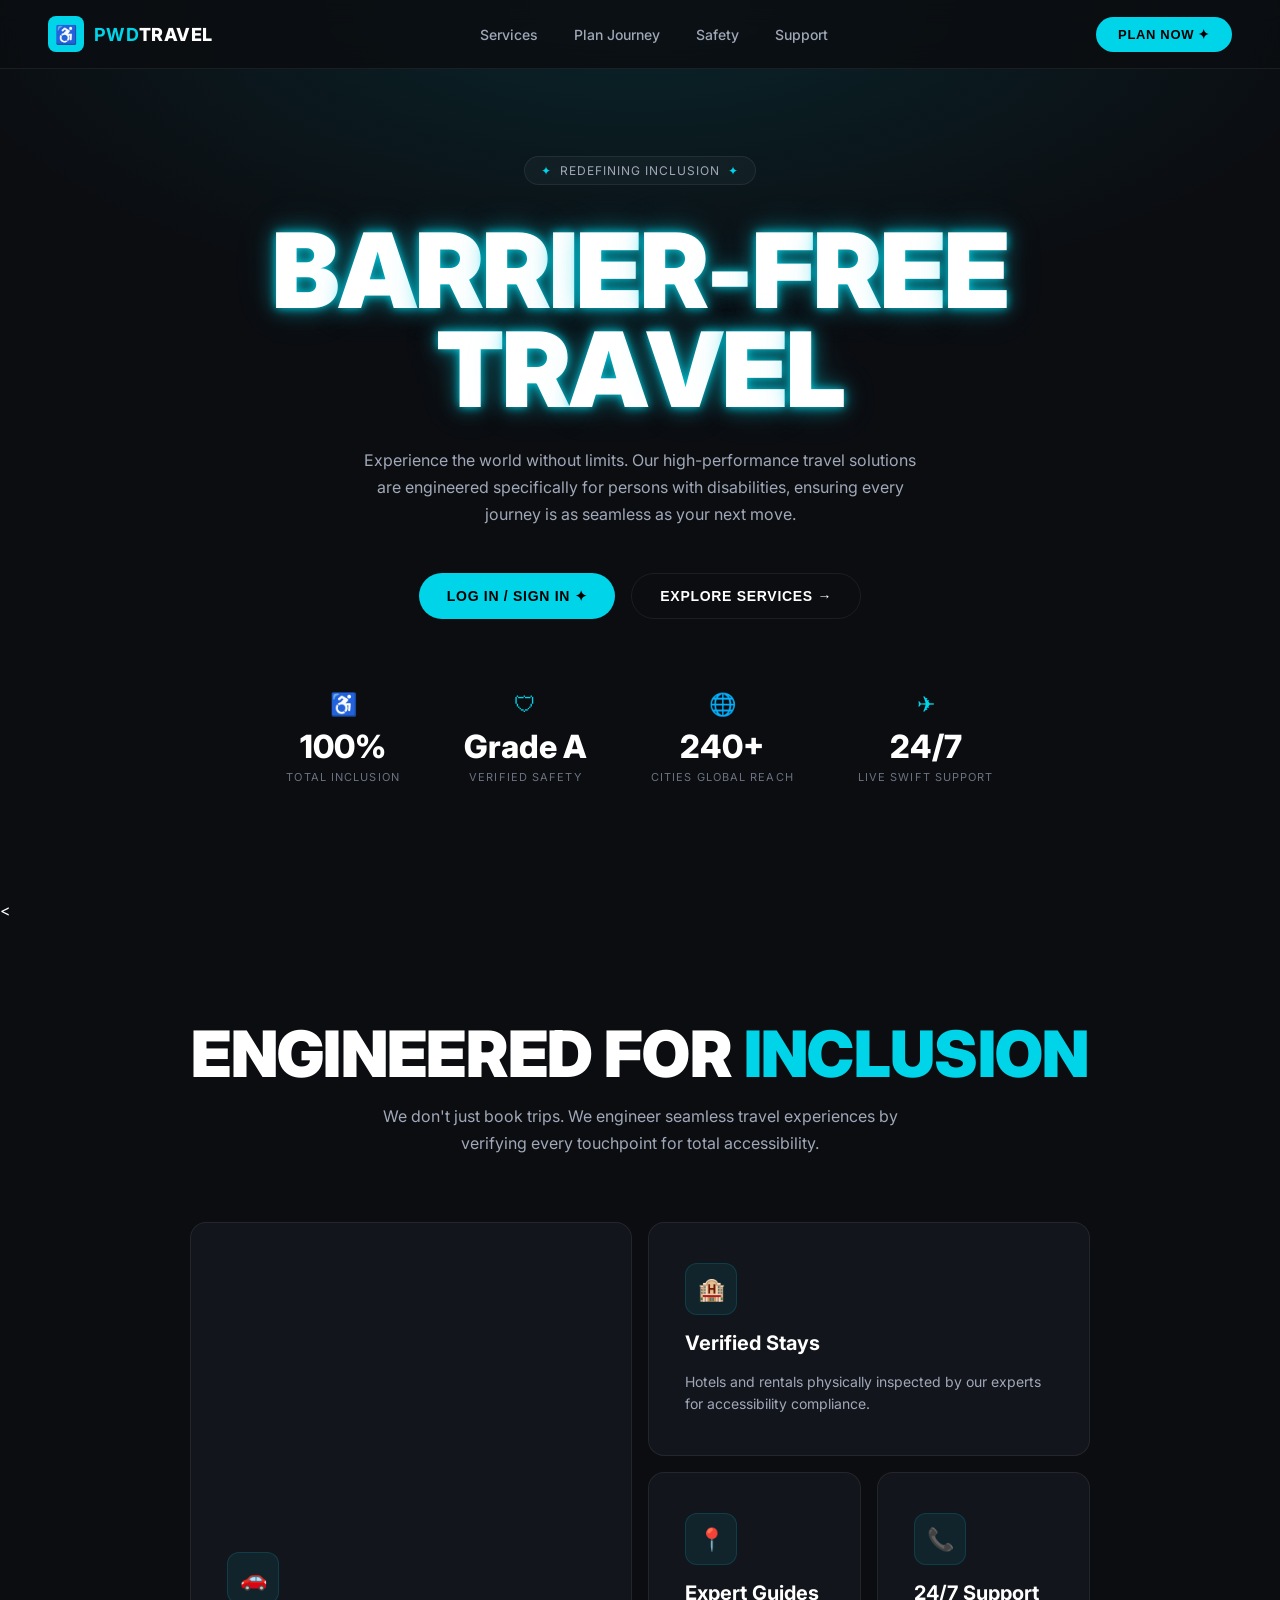
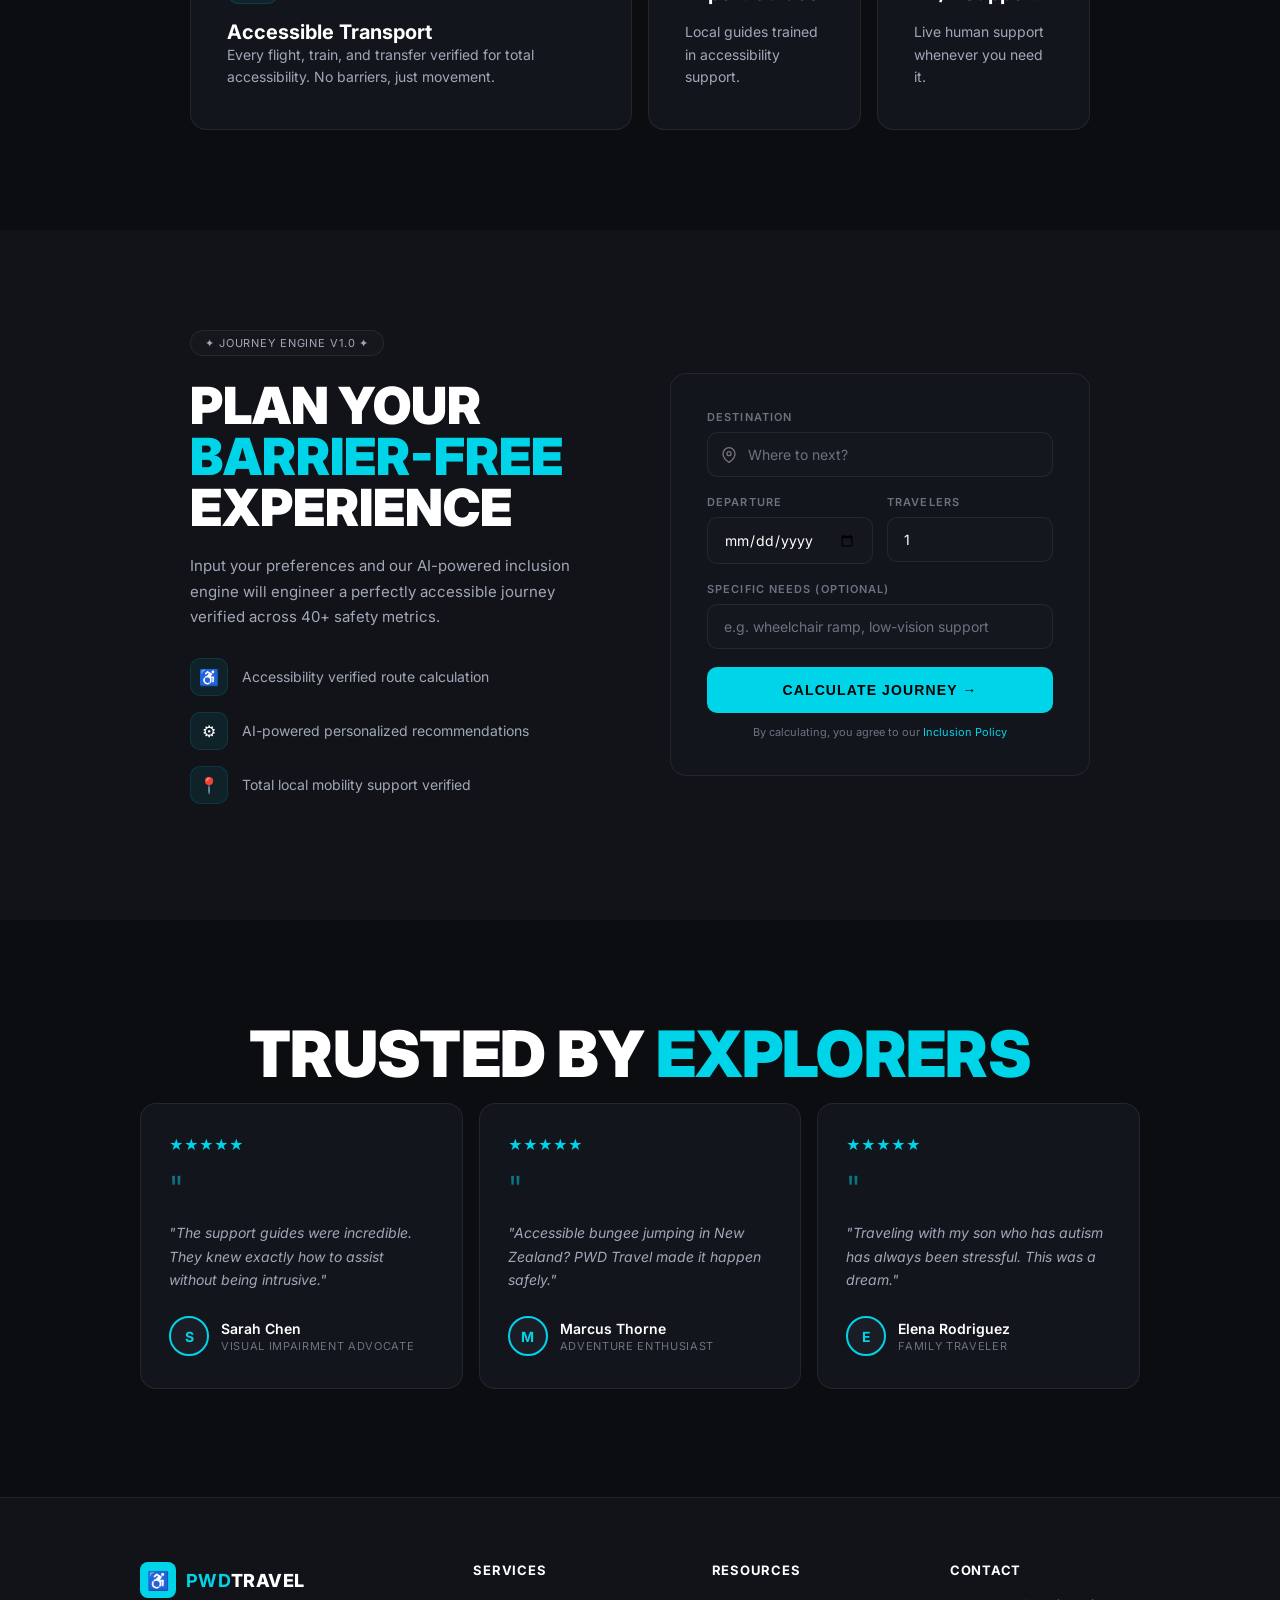
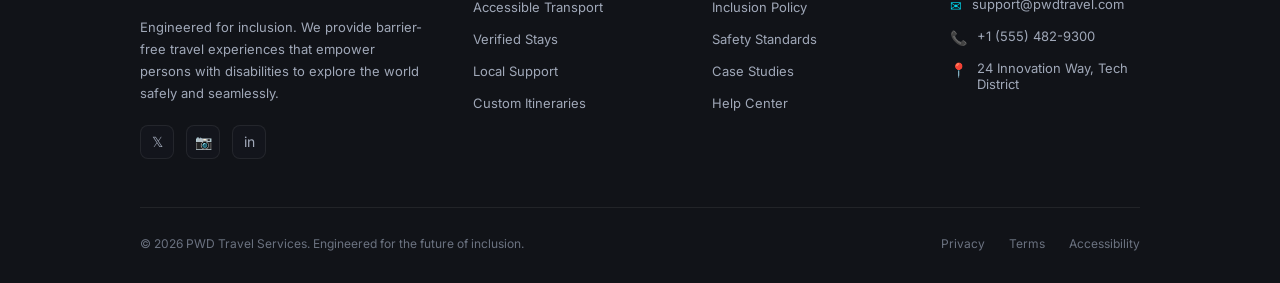
==== index.html @ 2f0f26e2 "Add files via upload" ====
<!DOCTYPE html>
<html lang="en">
<head>
  <link rel="stylesheet" href="https://cdnjs.cloudflare.com/ajax/libs/font-awesome/6.4.2/css/all.min.css"/>
  <meta charset="UTF-8" />
  <meta name="viewport" content="width=device-width, initial-scale=1.0"/>
  <title>PWD Travel</title>
  <link href="https://fonts.googleapis.com/css2?family=Inter:wght@300;400;500;600;700;900&display=swap" rel="stylesheet"/>
  <link rel="stylesheet" href="style.css" />
</head>
<body>

<!-- NAV -->
<nav>
  <div class="nav-logo">
    <div class="icon">&#9855;</div>
    <span><b>PWD</b>TRAVEL</span>
  </div>
  <ul class="nav-links">
    <li><a href="#services">Services</a></li>
    <li><a href="#plan">Plan Journey</a></li>
    <li><a href="#safety">Safety</a></li>
    <li><a href="#support">Support</a></li>
  </ul>
  <button class="btn-nav" data-scroll="#plan">PLAN NOW ✦</button>
  <button class="hamburger" id="hamburger" aria-label="Menu">
    <span></span><span></span><span></span>
  </button>
</nav>

<!-- MOBILE MENU -->
<div class="mobile-menu" id="mobileMenu">
  <a href="#services">Services</a>
  <a href="#plan">Plan Journey</a>
  <a href="#safety">Safety</a>
  <a href="#support">Support</a>
</div>

<!-- HERO -->
<section class="hero" id="home">
  <div>
    <div class="hero-badge"><span>✦</span> REDEFINING INCLUSION <span>✦</span></div>
    <h1>
      <span>BARRIER-FREE</span>
      <span>TRAVEL</span>
    </h1>
    <p>Experience the world without limits. Our high-performance travel solutions are engineered specifically for persons with disabilities, ensuring every journey is as seamless as your next move.</p>
    <div class="hero-btns">
      <button class="btn-primary" data-action="openAuth">LOG IN / SIGN IN ✦</button>
      <button class="btn-secondary" onclick="window.location.href='home.html?guest=true'">EXPLORE SERVICES →</button>
    </div>
    <div class="hero-stats">
      <div class="stat">
        <div class="icon">&#9855;</div>
        <div class="num">100%</div>
        <div class="label">Total Inclusion</div>
      </div>
      <div class="stat">
        <div class="icon">🛡</div>
        <div class="num">Grade A</div>
        <div class="label">Verified Safety</div>
      </div>
      <div class="stat">
        <div class="icon">🌐</div>
        <div class="num">240+</div>
        <div class="label">Cities Global Reach</div>
      </div>
      <div class="stat">
        <div class="icon">✈</div>
        <div class="num">24/7</div>
        <div class="label">Live Swift Support</div>
      </div>
    </div>
  </div>
</section>

<<!-- SERVICES -->
<section id="services">
  <h2 class="section-title">ENGINEERED FOR <span class="accent">INCLUSION</span></h2>
  <p class="section-sub">We don't just book trips. We engineer seamless travel experiences by verifying every touchpoint for total accessibility.</p>
  <div class="services-grid">
    <div class="service-card large">
      <div class="card-icon">🚗</div>
      <div>
        <h3>Accessible Transport</h3>
        <p>Every flight, train, and transfer verified for total accessibility. No barriers, just movement.</p>
      </div>
    </div>
    <div class="services-right">
      <div class="service-card wide">
        <div class="card-icon">🏨</div>
        <h3>Verified Stays</h3>
        <p>Hotels and rentals physically inspected by our experts for accessibility compliance.</p>
      </div>
      <div class="services-bottom-row">
        <div class="service-card">
          <div class="card-icon">📍</div>
          <h3>Expert Guides</h3>
          <p>Local guides trained in accessibility support.</p>
        </div>
        <div class="service-card">
          <div class="card-icon">📞</div>
          <h3>24/7 Support</h3>
          <p>Live human support whenever you need it.</p>
        </div>
      </div>
    </div>
  </div>
</section>


<!-- PLAN JOURNEY -->
<section class="plan-section" id="plan">
  <div class="plan-inner">
    <div class="plan-left">
      <div class="plan-badge">✦ JOURNEY ENGINE V1.0 ✦</div>
      <h2>PLAN YOUR<br><span>BARRIER-FREE</span>EXPERIENCE</h2>
      <p>Input your preferences and our AI-powered inclusion engine will engineer a perfectly accessible journey verified across 40+ safety metrics.</p>
      <div class="plan-feature">
        <div class="fi">&#9855;</div>
        <span>Accessibility verified route calculation</span>
      </div>
      <div class="plan-feature">
        <div class="fi">⚙</div>
        <span>AI-powered personalized recommendations</span>
      </div>
      <div class="plan-feature">
        <div class="fi">📍</div>
        <span>Total local mobility support verified</span>
      </div>
    </div>
    <div class="plan-form">
      <form id="journeyForm">
        <div class="form-group">
          <label for="destination">Destination</label>
          <div class="input-icon">
            <svg width="16" height="16" viewBox="0 0 24 24" fill="none" stroke="currentColor" stroke-width="2">
              <path d="M21 10c0 7-9 13-9 13s-9-6-9-13a9 9 0 0 1 18 0z"/>
              <circle cx="12" cy="10" r="3"/>
            </svg>
            <input type="text" id="destination" placeholder="Where to next?" />
          </div>
        </div>
        <div class="form-row">
          <div class="form-group">
            <label for="departure">Departure</label>
            <input type="date" id="departure" />
          </div>
          <div class="form-group">
            <label for="travelers">Travelers</label>
            <input type="number" id="travelers" placeholder="1" min="1" value="1" />
          </div>
        </div>
        <div class="form-group">
          <label for="needs">Specific Needs (Optional)</label>
          <input type="text" id="needs" placeholder="e.g. wheelchair ramp, low-vision support" />
        </div>
        <button type="submit" class="btn-full">CALCULATE JOURNEY →</button>
        <p class="form-note">By calculating, you agree to our <a href="#">Inclusion Policy</a></p>
      </form>
    </div>
  </div>
</section>

<!-- TESTIMONIALS -->
<section class="testimonials-section" id="safety">
  <h2 class="section-title">TRUSTED BY <span class="accent">EXPLORERS</span></h2>
  <div class="testimonials-grid">
    <div class="testi-card">
      <div class="stars">★★★★★</div>
      <div class="quote-icon">"</div>
      <p class="testi-text">"The support guides were incredible. They knew exactly how to assist without being intrusive."</p>
      <div class="testi-author">
        <div class="testi-avatar">S</div>
        <div>
          <div class="testi-name">Sarah Chen</div>
          <div class="testi-role">Visual Impairment Advocate</div>
        </div>
      </div>
    </div>
    <div class="testi-card">
      <div class="stars">★★★★★</div>
      <div class="quote-icon">"</div>
      <p class="testi-text">"Accessible bungee jumping in New Zealand? PWD Travel made it happen safely."</p>
      <div class="testi-author">
        <div class="testi-avatar">M</div>
        <div>
          <div class="testi-name">Marcus Thorne</div>
          <div class="testi-role">Adventure Enthusiast</div>
        </div>
      </div>
    </div>
    <div class="testi-card">
      <div class="stars">★★★★★</div>
      <div class="quote-icon">"</div>
      <p class="testi-text">"Traveling with my son who has autism has always been stressful. This was a dream."</p>
      <div class="testi-author">
        <div class="testi-avatar">E</div>
        <div>
          <div class="testi-name">Elena Rodriguez</div>
          <div class="testi-role">Family Traveler</div>
        </div>
      </div>
    </div>
  </div>
</section>

<!-- FOOTER -->
<footer id="support">
  <div class="footer-grid">
    <div class="footer-brand">
      <div class="nav-logo">
        <div class="icon">&#9855;</div>
        <span><b>PWD</b>TRAVEL</span>
      </div>
      <p>Engineered for inclusion. We provide barrier-free travel experiences that empower persons with disabilities to explore the world safely and seamlessly.</p>
      <div class="social-links">
        <a class="social-link" href="#">𝕏</a>
        <a class="social-link" href="#">📷</a>
        <a class="social-link" href="#">in</a>
      </div>
    </div>
    <div class="footer-col">
      <h4>Services</h4>
      <ul>
        <li><a href="#">Accessible Transport</a></li>
        <li><a href="#">Verified Stays</a></li>
        <li><a href="#">Local Support</a></li>
        <li><a href="#">Custom Itineraries</a></li>
      </ul>
    </div>
    <div class="footer-col">
      <h4>Resources</h4>
      <ul>
        <li><a href="#">Inclusion Policy</a></li>
        <li><a href="#">Safety Standards</a></li>
        <li><a href="#">Case Studies</a></li>
        <li><a href="#">Help Center</a></li>
      </ul>
    </div>
    <div class="footer-col">
      <h4>Contact</h4>
      <div class="footer-contact">
        <div class="contact-row"><span class="ci">✉</span> support@pwdtravel.com</div>
        <div class="contact-row"><span class="ci">📞</span> +1 (555) 482-9300</div>
        <div class="contact-row"><span class="ci">📍</span> 24 Innovation Way, Tech District</div>
      </div>
    </div>
  </div>
  <div class="footer-bottom">
    <p>© 2026 PWD Travel Services. Engineered for the future of inclusion.</p>
    <div class="footer-links">
      <a href="#">Privacy</a>
      <a href="#">Terms</a>
      <a href="#">Accessibility</a>
    </div>
  </div>
</footer>

<!-- AUTH MODAL -->
<div class="modal-overlay" id="authModal">
  <div class="modal-box">
    <button class="modal-close" id="modalClose">✕</button>
    <div class="auth-container" id="authContainer">

      <!-- SIGN IN FORM -->
      <div class="auth-form-container auth-sign-in">
        <form id="authSignInForm">
          <h1>Sign In</h1>
          <div class="auth-social-icons">
            <a href="#"><i class="fa-brands fa-google-plus-g"></i></a>
            <a href="#"><i class="fa-brands fa-facebook-f"></i></a>
            <a href="#"><i class="fa-brands fa-github"></i></a>
            <a href="#"><i class="fa-brands fa-linkedin-in"></i></a>
          </div>
          <span>or use your email &amp; password</span>
          <input type="email" placeholder="Email" />
          <input type="password" placeholder="Password" />
          <a href="#">Forgot your password?</a>
          <button type="submit">SIGN IN</button>
          <p class="auth-toggle-text">Don't have an account? <a href="#" id="authGoRegister">Sign Up</a></p>
        </form>
      </div>

      <!-- SIGN UP FORM -->
      <div class="auth-form-container auth-sign-up">
        <form id="authSignUpForm">
          <h1>Create Account</h1>
          <div class="auth-social-icons">
            <a href="#"><i class="fa-brands fa-google-plus-g"></i></a>
            <a href="#"><i class="fa-brands fa-facebook-f"></i></a>
            <a href="#"><i class="fa-brands fa-github"></i></a>
            <a href="#"><i class="fa-brands fa-linkedin-in"></i></a>
          </div>
          <span>or use your email for registration</span>
          <input type="text" placeholder="Name" />
          <input type="email" placeholder="Email" />
          <input type="tel" placeholder="Phone Number" />
          <input type="password" placeholder="Password" />

          <button type="submit">SIGN UP</button>
          <p class="auth-toggle-text">Already have an account? <a href="#" id="authGoLogin">Sign In</a></p>
        </form>
      </div>

      <!-- TOGGLE PANEL -->
      <div class="auth-toggle-container">
        <div class="auth-toggle">
          <div class="auth-toggle-panel auth-toggle-left">
            <h1>Welcome Back!</h1>
            <p>Enter your details to access your barrier-free journey.</p>
            <button id="authLoginBtn">Sign In</button>
          </div>
          <div class="auth-toggle-panel auth-toggle-right">
            <h1>Hello, Explorer!</h1>
            <p>Register today and start planning your accessible adventure.</p>
            <button id="authRegisterBtn">Sign Up</button>
          </div>
        </div>
      </div>

    </div>
  </div>
</div>


<script src="main.js"></script>
</body>
</html>
---- style.css ----
*, *::before, *::after { box-sizing: border-box; margin: 0; padding: 0; }

:root {
  --bg: #0b0d11;
  --bg2: #111318;
  --bg3: #15171e;
  --card: #13151c;
  --card2: #1a1d26;
  --accent: #00d4e8;
  --accent2: #00b5c8;
  --text: #ffffff;
  --text2: #a0a8b8;
  --text3: #6b7280;
  --border: rgba(255,255,255,0.07);
  --radius: 16px;
}

html { scroll-behavior: smooth; }

body {
  font-family: 'Inter', sans-serif;
  background: var(--bg);
  color: var(--text);
  overflow-x: hidden;
}

/* NAV */
nav {
  position: fixed; top: 0; left: 0; right: 0; z-index: 100;
  display: flex; align-items: center; justify-content: space-between;
  padding: 16px 48px;
  background: rgba(11,13,17,0.85);
  backdrop-filter: blur(12px);
  border-bottom: 1px solid var(--border);
  transition: box-shadow 0.3s;
}
.nav-logo {
  display: flex; align-items: center; gap: 10px;
  font-weight: 800; font-size: 18px; letter-spacing: 0.02em;
}
.nav-logo .icon {
  width: 36px; height: 36px; background: var(--accent);
  border-radius: 8px; display: flex; align-items: center; justify-content: center;
  font-size: 18px;
}
.nav-logo span { color: var(--text); }
.nav-logo span b { color: var(--accent); }
.nav-links { display: flex; gap: 36px; list-style: none; }
.nav-links a {
  color: var(--text2); text-decoration: none; font-size: 14px;
  font-weight: 500; transition: color 0.2s;
}
.nav-links a:hover,
.nav-links a.active { color: var(--accent); }
.btn-nav {
  background: var(--accent); color: #000;
  border: none; padding: 10px 22px; border-radius: 50px;
  font-weight: 700; font-size: 13px; cursor: pointer;
  display: flex; align-items: center; gap: 6px;
  letter-spacing: 0.05em; transition: background 0.2s;
}
.btn-nav:hover { background: var(--accent2); }

/* Hamburger */
.hamburger {
  display: none; flex-direction: column; gap: 5px;
  cursor: pointer; background: none; border: none; padding: 4px;
}
.hamburger span {
  display: block; width: 24px; height: 2px;
  background: var(--text); border-radius: 2px;
  transition: all 0.3s;
}
.hamburger.open span:nth-child(1) { transform: translateY(7px) rotate(45deg); }
.hamburger.open span:nth-child(2) { opacity: 0; }
.hamburger.open span:nth-child(3) { transform: translateY(-7px) rotate(-45deg); }

/* Mobile Menu */
.mobile-menu {
  display: none; position: fixed;
  top: 65px; left: 0; right: 0; z-index: 99;
  background: rgba(11,13,17,0.97);
  backdrop-filter: blur(16px);
  border-bottom: 1px solid var(--border);
  padding: 24px 20px;
  flex-direction: column; gap: 20px;
}
.mobile-menu.open { display: flex; }
.mobile-menu a {
  color: var(--text2); text-decoration: none; font-size: 16px;
  font-weight: 500; padding: 8px 0;
  border-bottom: 1px solid var(--border);
  transition: color 0.2s;
}
.mobile-menu a:hover { color: var(--accent); }

/* HERO */
.hero {
  min-height: 100vh;
  display: flex; align-items: center; justify-content: center;
  text-align: center;
  padding: 120px 24px 80px;
  background: radial-gradient(ellipse 80% 50% at 50% 0%, rgba(0,212,232,0.12) 0%, transparent 70%), var(--bg);
  position: relative; overflow: hidden;
}
.hero-badge {
  display: inline-flex; align-items: center; gap: 8px;
  border: 1px solid var(--border); border-radius: 50px;
  padding: 6px 16px; font-size: 12px; color: var(--text2);
  margin-bottom: 36px; letter-spacing: 0.08em;
  background: rgba(255,255,255,0.03);
}
.hero-badge span { color: var(--accent); }
.hero h1 {
  font-size: clamp(56px, 9vw, 104px);
  font-weight: 900; line-height: 0.95;
  letter-spacing: -0.02em; text-transform: uppercase;
  margin-bottom: 28px;
}
.hero h1 span { display: block; }
.hero p {
  max-width: 560px; margin: 0 auto 44px;
  font-size: 16px; color: var(--text2); line-height: 1.7;
}
.hero-btns { display: flex; gap: 16px; justify-content: center; flex-wrap: wrap; }
.btn-primary {
  background: var(--accent); color: #000;
  border: none; padding: 14px 28px; border-radius: 50px;
  font-weight: 700; font-size: 14px; cursor: pointer;
  display: flex; align-items: center; gap: 8px;
  letter-spacing: 0.05em; transition: background 0.2s;
}
.btn-primary:hover { background: var(--accent2); }
.btn-secondary {
  background: transparent; color: var(--text);
  border: 1px solid var(--border); padding: 14px 28px; border-radius: 50px;
  font-weight: 600; font-size: 14px; cursor: pointer;
  display: flex; align-items: center; gap: 8px;
  letter-spacing: 0.05em; transition: border-color 0.2s, color 0.2s;
}
.btn-secondary:hover { border-color: var(--accent); color: var(--accent); }
.hero-stats {
  display: flex; justify-content: center; gap: 64px;
  margin-top: 72px; flex-wrap: wrap;
}
.stat { text-align: center; }
.stat .num { font-size: 32px; font-weight: 800; }
.stat .label {
  font-size: 11px; color: var(--text3);
  letter-spacing: 0.1em; text-transform: uppercase; margin-top: 4px;
}
.stat .icon { font-size: 22px; margin-bottom: 10px; color: var(--accent); }

/* SECTIONS SHARED */
section { padding: 100px 48px; }
.section-title {
  font-size: clamp(36px, 5vw, 64px);
  font-weight: 900; text-align: center;
  text-transform: uppercase; letter-spacing: -0.01em;
  margin-bottom: 16px; line-height: 1.05;
}
.section-title .accent { color: var(--accent); }
.section-sub {
  text-align: center; color: var(--text2);
  font-size: 16px; line-height: 1.7;
  max-width: 540px; margin: 0 auto 64px;
}

/* SERVICES */
.services-grid {
  display: grid;
  grid-template-columns: 1fr 1fr;
  gap: 16px;
  max-width: 900px;
  margin: 0 auto;
  align-items: stretch;
}
.service-card.large {
  grid-row: unset;
  display: flex;
  flex-direction: column;
  justify-content: flex-end;
  min-height: 420px;
}
.services-right {
  display: flex;
  flex-direction: column;
  gap: 16px;
}
.service-card.wide {
  flex: 1;
}
.services-bottom-row {
  display: grid;
  grid-template-columns: 1fr 1fr;
  gap: 16px;
}
.service-card {
  background: var(--card);
  border: 1px solid var(--border);
  border-radius: var(--radius);
  padding: 40px 36px;
  display: flex;
  flex-direction: column;
  gap: 16px;
  transition: border-color 0.2s, transform 0.2s;
}
.service-card:hover { border-color: rgba(0,212,232,0.3); transform: translateY(-2px); }
.service-card .card-icon {
  width: 52px; height: 52px;
  background: rgba(0,212,232,0.08);
  border: 1px solid rgba(0,212,232,0.15);
  border-radius: 12px;
  display: flex; align-items: center; justify-content: center;
  font-size: 22px;
}
.service-card h3 { font-size: 20px; font-weight: 700; }
.service-card p { color: var(--text2); font-size: 14px; line-height: 1.6; }

@media (max-width: 768px) {
  .services-grid { grid-template-columns: 1fr; }
  .services-bottom-row { grid-template-columns: 1fr; }
  .service-card.large { min-height: unset; }
}


/* PLAN JOURNEY */
.plan-section { background: var(--bg2); }
.plan-inner {
  max-width: 900px; margin: 0 auto;
  display: grid; grid-template-columns: 1fr 1fr;
  gap: 60px; align-items: center;
}
.plan-left h2 {
  font-size: clamp(32px, 4vw, 52px);
  font-weight: 900; text-transform: uppercase;
  line-height: 1.0; margin-bottom: 20px;
}
.plan-left h2 span { color: var(--accent); display: block; }
.plan-left p { color: var(--text2); font-size: 15px; line-height: 1.7; margin-bottom: 28px; }
.plan-badge {
  display: inline-flex; align-items: center; gap: 8px;
  border: 1px solid var(--border); border-radius: 50px;
  padding: 5px 14px; font-size: 11px; color: var(--text2);
  margin-bottom: 24px; letter-spacing: 0.08em;
  background: rgba(255,255,255,0.02);
}
.plan-feature { display: flex; align-items: flex-start; gap: 14px; margin-bottom: 16px; }
.plan-feature .fi {
  width: 38px; height: 38px;
  background: rgba(0,212,232,0.08);
  border: 1px solid rgba(0,212,232,0.12);
  border-radius: 10px; display: flex;
  align-items: center; justify-content: center;
  font-size: 16px; flex-shrink: 0;
}
.plan-feature span { font-size: 14px; color: var(--text2); line-height: 1.5; padding-top: 8px; }
.plan-form {
  background: var(--card); border: 1px solid var(--border);
  border-radius: var(--radius); padding: 36px;
}
.form-group { margin-bottom: 18px; }
.form-group label {
  display: block; font-size: 11px; font-weight: 600;
  letter-spacing: 0.1em; color: var(--text3);
  text-transform: uppercase; margin-bottom: 8px;
}
.form-row { display: grid; grid-template-columns: 1fr 1fr; gap: 14px; }
.form-group input {
  width: 100%; padding: 13px 16px;
  background: var(--bg3); border: 1px solid var(--border);
  border-radius: 10px; color: var(--text); font-size: 14px;
  outline: none; transition: border-color 0.2s; font-family: inherit;
}
.form-group input::placeholder { color: var(--text3); }
.form-group input:focus { border-color: var(--accent); }
.input-icon { position: relative; }
.input-icon svg {
  position: absolute; left: 14px; top: 50%;
  transform: translateY(-50%); opacity: 0.4; pointer-events: none;
}
.input-icon input { padding-left: 40px; }
.btn-full {
  width: 100%; background: var(--accent); color: #000;
  border: none; padding: 15px; border-radius: 10px;
  font-weight: 800; font-size: 14px; cursor: pointer;
  letter-spacing: 0.08em; display: flex;
  align-items: center; justify-content: center;
  gap: 10px; transition: background 0.2s; margin-top: 8px;
}
.btn-full:hover { background: var(--accent2); }
.form-note { text-align: center; font-size: 11px; color: var(--text3); margin-top: 12px; }
.form-note a { color: var(--accent); text-decoration: none; }

/* TESTIMONIALS */
.testimonials-section { background: var(--bg); }
.testimonials-grid {
  display: flex; gap: 16px; max-width: 1000px;
  margin: 0 auto; overflow-x: auto; padding-bottom: 8px;
}
.testimonials-grid::-webkit-scrollbar { display: none; }
.testi-card {
  background: var(--card); border: 1px solid var(--border);
  border-radius: var(--radius); padding: 32px 28px;
  min-width: 280px; flex: 1; transition: border-color 0.2s;
}
.testi-card:hover { border-color: rgba(0,212,232,0.25); }
.stars { display: flex; gap: 3px; margin-bottom: 18px; color: var(--accent); font-size: 14px; }
.quote-icon { font-size: 36px; color: var(--accent); opacity: 0.5; margin-bottom: 14px; line-height: 1; }
.testi-text { font-size: 14px; color: var(--text2); line-height: 1.7; margin-bottom: 24px; font-style: italic; }
.testi-author { display: flex; align-items: center; gap: 12px; }
.testi-avatar {
  width: 40px; height: 40px; border-radius: 50%;
  background: var(--card2); border: 2px solid var(--accent);
  display: flex; align-items: center; justify-content: center;
  font-weight: 700; font-size: 14px; color: var(--accent); flex-shrink: 0;
}
.testi-name { font-weight: 600; font-size: 14px; }
.testi-role { font-size: 11px; color: var(--text3); letter-spacing: 0.06em; text-transform: uppercase; margin-top: 2px; }

/* FOOTER */
footer {
  background: var(--bg2); border-top: 1px solid var(--border);
  padding: 64px 48px 32px;
}
.footer-grid {
  display: grid; grid-template-columns: 1.5fr 1fr 1fr 1fr;
  gap: 48px; max-width: 1000px; margin: 0 auto 48px;
}
.footer-brand .nav-logo { margin-bottom: 18px; }
.footer-brand p { font-size: 13px; color: var(--text2); line-height: 1.7; margin-bottom: 20px; }
.social-links { display: flex; gap: 12px; }
.social-link {
  width: 34px; height: 34px; border-radius: 8px;
  background: var(--card); border: 1px solid var(--border);
  display: flex; align-items: center; justify-content: center;
  font-size: 14px; text-decoration: none; color: var(--text2);
  transition: border-color 0.2s, color 0.2s;
}
.social-link:hover { border-color: var(--accent); color: var(--accent); }
.footer-col h4 {
  font-size: 13px; font-weight: 700; color: var(--text);
  letter-spacing: 0.06em; text-transform: uppercase; margin-bottom: 18px;
}
.footer-col ul { list-style: none; display: flex; flex-direction: column; gap: 12px; }
.footer-col ul a { font-size: 13px; color: var(--text2); text-decoration: none; transition: color 0.2s; }
.footer-col ul a:hover { color: var(--accent); }
.footer-contact { display: flex; flex-direction: column; gap: 14px; }
.contact-row { display: flex; align-items: flex-start; gap: 10px; font-size: 13px; color: var(--text2); }
.contact-row .ci { color: var(--accent); font-size: 14px; margin-top: 1px; }
.footer-bottom {
  border-top: 1px solid var(--border); padding-top: 28px;
  display: flex; justify-content: space-between; align-items: center;
  max-width: 1000px; margin: 0 auto; flex-wrap: wrap; gap: 16px;
}
.footer-bottom p { font-size: 12px; color: var(--text3); }
.footer-links { display: flex; gap: 24px; }
.footer-links a { font-size: 12px; color: var(--text3); text-decoration: none; transition: color 0.2s; }
.footer-links a:hover { color: var(--accent); }

/* RESPONSIVE */
@media (max-width: 768px) {
  nav { padding: 14px 20px; }
  .nav-links { display: none; }
  .hamburger { display: flex; }
  section { padding: 72px 20px; }
  .plan-inner { grid-template-columns: 1fr; }
  .services-grid { grid-template-columns: 1fr; }
  .service-card.large { grid-row: span 1; }
  .footer-grid { grid-template-columns: 1fr 1fr; }
  .hero-stats { gap: 32px; }
}

/* GLOW OUTLINE HERO TITLE */
.hero h1 span {
  display: block;
}

.hero h1 .char {
  text-shadow:
    0 0 8px rgba(0, 212, 232, 0.9),
    0 0 20px rgba(0, 212, 232, 0.5),
    0 0 40px rgba(0, 212, 232, 0.2);
}



/* HOVERING BADGE */
@keyframes float {
  0%   { transform: translateY(0px); }
  50%  { transform: translateY(-6px); }
  100% { transform: translateY(0px); }
}
.hero-badge {
  animation: float 3s ease-in-out infinite;
}

/* FADE IN FOR PAGE LOAD */
.hero p,
.hero-btns,
.hero-stats {
  opacity: 0;
  animation: fadeUp 0.6s ease forwards;
}
.hero p        { animation-delay: 0.8s; }
.hero-btns     { animation-delay: 1.0s; }
.hero-stats    { animation-delay: 1.2s; }

@keyframes fadeUp {
  from { opacity: 0; transform: translateY(20px); }
  to   { opacity: 1; transform: translateY(0); }
}

/* LETTER BY LETTER — each span.char */
.hero h1 .char {
  display: inline-block;
  opacity: 0;
  transform: translateY(10px);
  animation: charIn 0.04s ease forwards;
}
@keyframes charIn {
  from { opacity: 0; transform: translateY(10px); }
  to   { opacity: 1; transform: translateY(0); }
}

.hero h1 .char {
  transition: color 0.2s ease, text-shadow 0.2s ease;
  cursor: default;
}

.hero h1 .char:hover {
  color: #00d4e8;
  text-shadow:
    0 0 10px rgba(0, 212, 232, 1),
    0 0 30px rgba(0, 212, 232, 0.7),
    0 0 60px rgba(0, 212, 232, 0.4);
}


/* ========== MODAL OVERLAY ========== */
.modal-overlay {
  position: fixed;
  inset: 0;
  background: rgba(0, 0, 0, 0.7);
  backdrop-filter: blur(6px);
  z-index: 999;
  display: flex;
  align-items: center;
  justify-content: center;
  opacity: 0;
  visibility: hidden;
  transition: opacity 0.4s ease, visibility 0.4s ease;
}

.modal-overlay.open {
  opacity: 1;
  visibility: visible;
}

/* ========== MODAL BOX ========== */
.modal-box {
  background: var(--bg2);
  border: 1px solid var(--border);
  border-radius: 24px;
  position: relative;
  width: 780px;
  max-width: 95vw;
  min-height: 480px;
  overflow: hidden;
  transform: translateY(30px) scale(0.97);
  transition: transform 0.4s cubic-bezier(0.34, 1.56, 0.64, 1);
  box-shadow: 0 24px 80px rgba(0, 0, 0, 0.6), 0 0 40px rgba(0, 212, 232, 0.05);
}

.modal-overlay.open .modal-box {
  transform: translateY(0) scale(1);
}

/* CLOSE BUTTON */
.modal-close {
  position: absolute;
  top: 16px;
  right: 16px;
  z-index: 100;
  background: rgba(255,255,255,0.05);
  border: 1px solid var(--border);
  color: var(--text2);
  width: 34px;
  height: 34px;
  border-radius: 50%;
  display: flex;
  align-items: center;
  justify-content: center;
  cursor: pointer;
  font-size: 16px;
  transition: background 0.2s, color 0.2s;
}
.modal-close:hover {
  background: rgba(0, 212, 232, 0.1);
  color: var(--accent);
  border-color: var(--accent);
}

/* ========== AUTH CONTAINER ========== */
.auth-container {
  position: relative;
  overflow: hidden;
  width: 100%;
  min-height: 480px;
  border-radius: 24px;
}

.auth-form-container {
  position: absolute;
  top: 0;
  height: 100%;
  transition: all 0.6s cubic-bezier(0.65, 0, 0.35, 1);
}

.auth-sign-in {
  left: 0;
  width: 50%;
  z-index: 2;
}

.auth-container.active .auth-sign-in {
  transform: translateX(100%);
}

.auth-sign-up {
  left: 0;
  width: 50%;
  opacity: 0;
  z-index: 1;
}

.auth-container.active .auth-sign-up {
  transform: translateX(100%);
  opacity: 1;
  z-index: 5;
  animation: authMove 0.6s cubic-bezier(0.65, 0, 0.35, 1);
}

@keyframes authMove {
  0%, 49.99% { opacity: 0; z-index: 1; }
  50%, 100%  { opacity: 1; z-index: 5; }
}

/* FORM STYLES */
.auth-form-container form {
  background: var(--card);
  display: flex;
  align-items: center;
  justify-content: center;
  flex-direction: column;
  padding: 40px 36px;
  height: 100%;
  gap: 4px;
}

.auth-form-container h1 {
  font-size: 26px;
  font-weight: 900;
  color: var(--text);
  margin-bottom: 6px;
  letter-spacing: -0.01em;
}

.auth-form-container span {
  font-size: 12px;
  color: var(--text3);
  margin-bottom: 4px;
  letter-spacing: 0.04em;
}

.auth-social-icons {
  display: flex;
  gap: 12px;
  margin: 12px 0;
}

.auth-social-icons a {
  width: 42px;
  height: 42px;
  border-radius: 50%;
  border: 1px solid var(--border);
  background: var(--bg3);
  display: flex;
  align-items: center;
  justify-content: center;
  color: var(--text2);
  font-size: 16px;
  text-decoration: none;
  transition: border-color 0.2s, color 0.2s, background 0.2s;
}

.auth-social-icons a:hover {
  border-color: var(--accent);
  color: var(--accent);
  background: rgba(0,212,232,0.08);
}

.auth-form-container input {
  width: 100%;
  padding: 12px 16px;
  background: var(--bg3);
  border: 1px solid var(--border);
  border-radius: 10px;
  color: var(--text);
  font-size: 14px;
  font-family: 'Inter', sans-serif;
  outline: none;
  transition: border-color 0.2s, box-shadow 0.2s;
  margin: 5px 0;
}

.auth-form-container input::placeholder {
  color: var(--text3);
}

.auth-form-container input:focus {
  border-color: var(--accent);
  box-shadow: 0 0 0 3px rgba(0,212,232,0.1);
}

.auth-form-container a {
  font-size: 12px;
  color: var(--text3);
  text-decoration: none;
  transition: color 0.2s;
  margin: 4px 0;
}

.auth-form-container a:hover { color: var(--accent); }

.auth-form-container button[type="submit"] {
  width: 100%;
  background: var(--accent);
  color: #000;
  border: none;
  padding: 13px;
  border-radius: 10px;
  font-weight: 800;
  font-size: 14px;
  cursor: pointer;
  letter-spacing: 0.06em;
  margin-top: 8px;
  transition: background 0.2s, transform 0.2s;
}

.auth-form-container button[type="submit"]:hover {
  background: var(--accent2);
  transform: translateY(-1px);
}

.auth-toggle-text {
  font-size: 12px;
  color: var(--text3);
  margin-top: 10px;
}

.auth-toggle-text a {
  color: var(--accent);
  font-weight: 600;
  margin: 0;
}

/* ========== TOGGLE PANEL ========== */
.auth-toggle-container {
  position: absolute;
  top: 0;
  left: 50%;
  width: 50%;
  height: 100%;
  overflow: hidden;
  transition: all 0.6s cubic-bezier(0.65, 0, 0.35, 1);
  border-radius: 120px 0 0 80px;
  z-index: 1000;
}

.auth-container.active .auth-toggle-container {
  transform: translateX(-100%);
  border-radius: 0 120px 80px 0;
}

.auth-toggle {
  background: linear-gradient(135deg, #0a3d4a, #00d4e8, #0a3d4a);
  background-size: 200% 200%;
  animation: gradientShift 4s ease infinite;
  color: var(--text);
  position: relative;
  left: -100%;
  height: 100%;
  width: 200%;
  transform: translateX(0);
  transition: all 0.6s cubic-bezier(0.65, 0, 0.35, 1);
}

@keyframes gradientShift {
  0%   { background-position: 0% 50%; }
  50%  { background-position: 100% 50%; }
  100% { background-position: 0% 50%; }
}

.auth-container.active .auth-toggle {
  transform: translateX(50%);
}

.auth-toggle-panel {
  position: absolute;
  width: 50%;
  height: 100%;
  display: flex;
  align-items: center;
  justify-content: center;
  flex-direction: column;
  padding: 0 30px;
  text-align: center;
  top: 0;
  transition: all 0.6s cubic-bezier(0.65, 0, 0.35, 1);
}

.auth-toggle-panel h1 {
  font-size: 22px;
  font-weight: 900;
  color: #000;
  margin-bottom: 12px;
}

.auth-toggle-panel p {
  font-size: 13px;
  color: rgba(0,0,0,0.7);
  line-height: 1.6;
  margin-bottom: 20px;
}

.auth-toggle-left {
  transform: translateX(-200%);
}

.auth-container.active .auth-toggle-left {
  transform: translateX(0);
}

.auth-toggle-right {
  right: 0;
  transform: translateX(0);
}

.auth-container.active .auth-toggle-right {
  transform: translateX(200%);
}

.auth-toggle-panel button {
  background: transparent;
  border: 2px solid #000;
  color: #000;
  padding: 10px 28px;
  border-radius: 50px;
  font-weight: 700;
  font-size: 13px;
  cursor: pointer;
  letter-spacing: 0.06em;
  transition: background 0.2s, color 0.2s;
}

.auth-toggle-panel button:hover {
  background: rgba(0,0,0,0.1);
}

/* MOBILE */
@media (max-width: 640px) {
  .auth-toggle-container { display: none; }
  .auth-form-container {
    position: relative;
    width: 100% !important;
    height: auto;
    display: none;
  }
  .auth-sign-in {
    display: block;
    transform: none !important;
  }
  .auth-sign-up {
    opacity: 1;
    transform: none !important;
  }
  .auth-container.active .auth-sign-in { display: none; }
  .auth-container.active .auth-sign-up { display: block; animation: none; }
  .auth-form-container form { padding: 32px 24px; }
}
.modal-close {
  z-index: 2000;
}

/* LOGIN WALL */
.login-wall {
  position: fixed;
  inset: 0;
  background: rgba(0,0,0,0.75);
  backdrop-filter: blur(6px);
  z-index: 999;
  display: flex;
  align-items: center;
  justify-content: center;
  opacity: 0;
  visibility: hidden;
  transition: opacity 0.3s ease, visibility 0.3s ease;
}
.login-wall.open {
  opacity: 1;
  visibility: visible;
}
.login-wall-box {
  background: #13151c;
  border: 1px solid rgba(0,212,232,0.3);
  border-radius: 20px;
  padding: 40px 36px;
  text-align: center;
  max-width: 360px;
  width: 90%;
  box-shadow: 0 24px 80px rgba(0,0,0,0.6), 0 0 40px rgba(0,212,232,0.08);
  transform: translateY(20px);
  transition: transform 0.3s ease;
}
.login-wall.open .login-wall-box {
  transform: translateY(0);
}
.login-wall-icon {
  font-size: 36px;
  margin-bottom: 16px;
}
.login-wall-box h2 {
  font-size: 20px;
  font-weight: 800;
  color: #ffffff;
  margin-bottom: 10px;
}
.login-wall-box p {
  font-size: 14px;
  color: #a0a8b8;
  line-height: 1.6;
  margin-bottom: 24px;
}
.login-wall-btns {
  display: flex;
  gap: 12px;
  justify-content: center;
}
.wall-btn-primary {
  background: #00d4e8;
  color: #000;
  border: none;
  padding: 11px 24px;
  border-radius: 50px;
  font-weight: 700;
  font-size: 14px;
  cursor: pointer;
  transition: background 0.2s;
  font-family: inherit;
}
.wall-btn-primary:hover { background: #00b5c8; }
.wall-btn-secondary {
  background: transparent;
  color: #a0a8b8;
  border: 1px solid rgba(255,255,255,0.07);
  padding: 11px 24px;
  border-radius: 50px;
  font-weight: 600;
  font-size: 14px;
  cursor: pointer;
  transition: border-color 0.2s, color 0.2s;
  font-family: inherit;
}
.wall-btn-secondary:hover { border-color: #00d4e8; color: #00d4e8; }

/* Guest badge */
.guest-badge {
  display: flex;
  align-items: center;
  gap: 8px;
  padding: 10px;
  border-radius: 10px;
  color: #6b7280;
  font-size: 13px;
  font-style: italic;
}
.guest-badge i { font-size: 16px; flex-shrink: 0; width: 20px; text-align: center; }
*, *::before, *::after { box-sizing: border-box; margin: 0; padding: 0; }

:root {
  --bg: #0b0d11;
  --bg2: #111318;
  --bg3: #15171e;
  --card: #13151c;
  --card2: #1a1d26;
  --accent: #00d4e8;
  --accent2: #00b5c8;
  --text: #ffffff;
  --text2: #a0a8b8;
  --text3: #6b7280;
  --border: rgba(255,255,255,0.07);
  --radius: 16px;
}

html { scroll-behavior: smooth; }

body {
  font-family: 'Inter', sans-serif;
  background: var(--bg);
  color: var(--text);
  overflow-x: hidden;
}

/* NAV */
nav {
  position: fixed; top: 0; left: 0; right: 0; z-index: 100;
  display: flex; align-items: center; justify-content: space-between;
  padding: 16px 48px;
  background: rgba(11,13,17,0.85);
  backdrop-filter: blur(12px);
  border-bottom: 1px solid var(--border);
  transition: box-shadow 0.3s;
}
.nav-logo {
  display: flex; align-items: center; gap: 10px;
  font-weight: 800; font-size: 18px; letter-spacing: 0.02em;
}
.nav-logo .icon {
  width: 36px; height: 36px; background: var(--accent);
  border-radius: 8px; display: flex; align-items: center; justify-content: center;
  font-size: 18px;
}
.nav-logo span { color: var(--text); }
.nav-logo span b { color: var(--accent); }
.nav-links { display: flex; gap: 36px; list-style: none; }
.nav-links a {
  color: var(--text2); text-decoration: none; font-size: 14px;
  font-weight: 500; transition: color 0.2s;
}
.nav-links a:hover,
.nav-links a.active { color: var(--accent); }
.btn-nav {
  background: var(--accent); color: #000;
  border: none; padding: 10px 22px; border-radius: 50px;
  font-weight: 700; font-size: 13px; cursor: pointer;
  display: flex; align-items: center; gap: 6px;
  letter-spacing: 0.05em; transition: background 0.2s;
}
.btn-nav:hover { background: var(--accent2); }

/* Hamburger */
.hamburger {
  display: none; flex-direction: column; gap: 5px;
  cursor: pointer; background: none; border: none; padding: 4px;
}
.hamburger span {
  display: block; width: 24px; height: 2px;
  background: var(--text); border-radius: 2px;
  transition: all 0.3s;
}
.hamburger.open span:nth-child(1) { transform: translateY(7px) rotate(45deg); }
.hamburger.open span:nth-child(2) { opacity: 0; }
.hamburger.open span:nth-child(3) { transform: translateY(-7px) rotate(-45deg); }

/* Mobile Menu */
.mobile-menu {
  display: none; position: fixed;
  top: 65px; left: 0; right: 0; z-index: 99;
  background: rgba(11,13,17,0.97);
  backdrop-filter: blur(16px);
  border-bottom: 1px solid var(--border);
  padding: 24px 20px;
  flex-direction: column; gap: 20px;
}
.mobile-menu.open { display: flex; }
.mobile-menu a {
  color: var(--text2); text-decoration: none; font-size: 16px;
  font-weight: 500; padding: 8px 0;
  border-bottom: 1px solid var(--border);
  transition: color 0.2s;
}
.mobile-menu a:hover { color: var(--accent); }

/* HERO */
.hero {
  min-height: 100vh;
  display: flex; align-items: center; justify-content: center;
  text-align: center;
  padding: 120px 24px 80px;
  background: radial-gradient(ellipse 80% 50% at 50% 0%, rgba(0,212,232,0.12) 0%, transparent 70%), var(--bg);
  position: relative; overflow: hidden;
}
.hero-badge {
  display: inline-flex; align-items: center; gap: 8px;
  border: 1px solid var(--border); border-radius: 50px;
  padding: 6px 16px; font-size: 12px; color: var(--text2);
  margin-bottom: 36px; letter-spacing: 0.08em;
  background: rgba(255,255,255,0.03);
}
.hero-badge span { color: var(--accent); }
.hero h1 {
  font-size: clamp(56px, 9vw, 104px);
  font-weight: 900; line-height: 0.95;
  letter-spacing: -0.02em; text-transform: uppercase;
  margin-bottom: 28px;
}
.hero h1 span { display: block; }
.hero p {
  max-width: 560px; margin: 0 auto 44px;
  font-size: 16px; color: var(--text2); line-height: 1.7;
}
.hero-btns { display: flex; gap: 16px; justify-content: center; flex-wrap: wrap; }
.btn-primary {
  background: var(--accent); color: #000;
  border: none; padding: 14px 28px; border-radius: 50px;
  font-weight: 700; font-size: 14px; cursor: pointer;
  display: flex; align-items: center; gap: 8px;
  letter-spacing: 0.05em; transition: background 0.2s;
}
.btn-primary:hover { background: var(--accent2); }
.btn-secondary {
  background: transparent; color: var(--text);
  border: 1px solid var(--border); padding: 14px 28px; border-radius: 50px;
  font-weight: 600; font-size: 14px; cursor: pointer;
  display: flex; align-items: center; gap: 8px;
  letter-spacing: 0.05em; transition: border-color 0.2s, color 0.2s;
}
.btn-secondary:hover { border-color: var(--accent); color: var(--accent); }
.hero-stats {
  display: flex; justify-content: center; gap: 64px;
  margin-top: 72px; flex-wrap: wrap;
}
.stat { text-align: center; }
.stat .num { font-size: 32px; font-weight: 800; }
.stat .label {
  font-size: 11px; color: var(--text3);
  letter-spacing: 0.1em; text-transform: uppercase; margin-top: 4px;
}
.stat .icon { font-size: 22px; margin-bottom: 10px; color: var(--accent); }

/* SECTIONS SHARED */
section { padding: 100px 48px; }
.section-title {
  font-size: clamp(36px, 5vw, 64px);
  font-weight: 900; text-align: center;
  text-transform: uppercase; letter-spacing: -0.01em;
  margin-bottom: 16px; line-height: 1.05;
}
.section-title .accent { color: var(--accent); }
.section-sub {
  text-align: center; color: var(--text2);
  font-size: 16px; line-height: 1.7;
  max-width: 540px; margin: 0 auto 64px;
}

/* SERVICES */
.services-grid {
  display: grid;
  grid-template-columns: 1fr 1fr;
  gap: 16px;
  max-width: 900px;
  margin: 0 auto;
  align-items: stretch;
}
.service-card.large {
  grid-row: unset;
  display: flex;
  flex-direction: column;
  justify-content: flex-end;
  min-height: 420px;
}
.services-right {
  display: flex;
  flex-direction: column;
  gap: 16px;
}
.service-card.wide { flex: 1; }
.services-bottom-row {
  display: grid;
  grid-template-columns: 1fr 1fr;
  gap: 16px;
}
.service-card {
  background: var(--card);
  border: 1px solid var(--border);
  border-radius: var(--radius);
  padding: 40px 36px;
  display: flex;
  flex-direction: column;
  gap: 16px;
  transition: border-color 0.2s, transform 0.2s;
}
.service-card:hover { border-color: rgba(0,212,232,0.3); transform: translateY(-2px); }
.service-card .card-icon {
  width: 52px; height: 52px;
  background: rgba(0,212,232,0.08);
  border: 1px solid rgba(0,212,232,0.15);
  border-radius: 12px;
  display: flex; align-items: center; justify-content: center;
  font-size: 22px;
}
.service-card h3 { font-size: 20px; font-weight: 700; }
.service-card p { color: var(--text2); font-size: 14px; line-height: 1.6; }

@media (max-width: 768px) {
  .services-grid { grid-template-columns: 1fr; }
  .services-bottom-row { grid-template-columns: 1fr; }
  .service-card.large { min-height: unset; }
}

/* PLAN JOURNEY */
.plan-section { background: var(--bg2); }
.plan-inner {
  max-width: 900px; margin: 0 auto;
  display: grid; grid-template-columns: 1fr 1fr;
  gap: 60px; align-items: center;
}
.plan-left h2 {
  font-size: clamp(32px, 4vw, 52px);
  font-weight: 900; text-transform: uppercase;
  line-height: 1.0; margin-bottom: 20px;
}
.plan-left h2 span { color: var(--accent); display: block; }
.plan-left p { color: var(--text2); font-size: 15px; line-height: 1.7; margin-bottom: 28px; }
.plan-badge {
  display: inline-flex; align-items: center; gap: 8px;
  border: 1px solid var(--border); border-radius: 50px;
  padding: 5px 14px; font-size: 11px; color: var(--text2);
  margin-bottom: 24px; letter-spacing: 0.08em;
  background: rgba(255,255,255,0.02);
}
.plan-feature { display: flex; align-items: flex-start; gap: 14px; margin-bottom: 16px; }
.plan-feature .fi {
  width: 38px; height: 38px;
  background: rgba(0,212,232,0.08);
  border: 1px solid rgba(0,212,232,0.12);
  border-radius: 10px; display: flex;
  align-items: center; justify-content: center;
  font-size: 16px; flex-shrink: 0;
}
.plan-feature span { font-size: 14px; color: var(--text2); line-height: 1.5; padding-top: 8px; }
.plan-form {
  background: var(--card); border: 1px solid var(--border);
  border-radius: var(--radius); padding: 36px;
}
.form-group { margin-bottom: 18px; }
.form-group label {
  display: block; font-size: 11px; font-weight: 600;
  letter-spacing: 0.1em; color: var(--text3);
  text-transform: uppercase; margin-bottom: 8px;
}
.form-row { display: grid; grid-template-columns: 1fr 1fr; gap: 14px; }
.form-group input {
  width: 100%; padding: 13px 16px;
  background: var(--bg3); border: 1px solid var(--border);
  border-radius: 10px; color: var(--text); font-size: 14px;
  outline: none; transition: border-color 0.2s; font-family: inherit;
}
.form-group input::placeholder { color: var(--text3); }
.form-group input:focus { border-color: var(--accent); }
.input-icon { position: relative; }
.input-icon svg {
  position: absolute; left: 14px; top: 50%;
  transform: translateY(-50%); opacity: 0.4; pointer-events: none;
}
.input-icon input { padding-left: 40px; }
.btn-full {
  width: 100%; background: var(--accent); color: #000;
  border: none; padding: 15px; border-radius: 10px;
  font-weight: 800; font-size: 14px; cursor: pointer;
  letter-spacing: 0.08em; display: flex;
  align-items: center; justify-content: center;
  gap: 10px; transition: background 0.2s; margin-top: 8px;
}
.btn-full:hover { background: var(--accent2); }
.form-note { text-align: center; font-size: 11px; color: var(--text3); margin-top: 12px; }
.form-note a { color: var(--accent); text-decoration: none; }

/* TESTIMONIALS */
.testimonials-section { background: var(--bg); }
.testimonials-grid {
  display: flex; gap: 16px; max-width: 1000px;
  margin: 0 auto; overflow-x: auto; padding-bottom: 8px;
}
.testimonials-grid::-webkit-scrollbar { display: none; }
.testi-card {
  background: var(--card); border: 1px solid var(--border);
  border-radius: var(--radius); padding: 32px 28px;
  min-width: 280px; flex: 1; transition: border-color 0.2s;
}
.testi-card:hover { border-color: rgba(0,212,232,0.25); }
.stars { display: flex; gap: 3px; margin-bottom: 18px; color: var(--accent); font-size: 14px; }
.quote-icon { font-size: 36px; color: var(--accent); opacity: 0.5; margin-bottom: 14px; line-height: 1; }
.testi-text { font-size: 14px; color: var(--text2); line-height: 1.7; margin-bottom: 24px; font-style: italic; }
.testi-author { display: flex; align-items: center; gap: 12px; }
.testi-avatar {
  width: 40px; height: 40px; border-radius: 50%;
  background: var(--card2); border: 2px solid var(--accent);
  display: flex; align-items: center; justify-content: center;
  font-weight: 700; font-size: 14px; color: var(--accent); flex-shrink: 0;
}
.testi-name { font-weight: 600; font-size: 14px; }
.testi-role { font-size: 11px; color: var(--text3); letter-spacing: 0.06em; text-transform: uppercase; margin-top: 2px; }

/* FOOTER */
footer {
  background: var(--bg2); border-top: 1px solid var(--border);
  padding: 64px 48px 32px;
}
.footer-grid {
  display: grid; grid-template-columns: 1.5fr 1fr 1fr 1fr;
  gap: 48px; max-width: 1000px; margin: 0 auto 48px;
}
.footer-brand .nav-logo { margin-bottom: 18px; }
.footer-brand p { font-size: 13px; color: var(--text2); line-height: 1.7; margin-bottom: 20px; }
.social-links { display: flex; gap: 12px; }
.social-link {
  width: 34px; height: 34px; border-radius: 8px;
  background: var(--card); border: 1px solid var(--border);
  display: flex; align-items: center; justify-content: center;
  font-size: 14px; text-decoration: none; color: var(--text2);
  transition: border-color 0.2s, color 0.2s;
}
.social-link:hover { border-color: var(--accent); color: var(--accent); }
.footer-col h4 {
  font-size: 13px; font-weight: 700; color: var(--text);
  letter-spacing: 0.06em; text-transform: uppercase; margin-bottom: 18px;
}
.footer-col ul { list-style: none; display: flex; flex-direction: column; gap: 12px; }
.footer-col ul a { font-size: 13px; color: var(--text2); text-decoration: none; transition: color 0.2s; }
.footer-col ul a:hover { color: var(--accent); }
.footer-contact { display: flex; flex-direction: column; gap: 14px; }
.contact-row { display: flex; align-items: flex-start; gap: 10px; font-size: 13px; color: var(--text2); }
.contact-row .ci { color: var(--accent); font-size: 14px; margin-top: 1px; }
.footer-bottom {
  border-top: 1px solid var(--border); padding-top: 28px;
  display: flex; justify-content: space-between; align-items: center;
  max-width: 1000px; margin: 0 auto; flex-wrap: wrap; gap: 16px;
}
.footer-bottom p { font-size: 12px; color: var(--text3); }
.footer-links { display: flex; gap: 24px; }
.footer-links a { font-size: 12px; color: var(--text3); text-decoration: none; transition: color 0.2s; }
.footer-links a:hover { color: var(--accent); }

/* RESPONSIVE */
@media (max-width: 768px) {
  nav { padding: 14px 20px; }
  .nav-links { display: none; }
  .hamburger { display: flex; }
  section { padding: 72px 20px; }
  .plan-inner { grid-template-columns: 1fr; }
  .services-grid { grid-template-columns: 1fr; }
  .service-card.large { grid-row: span 1; }
  .footer-grid { grid-template-columns: 1fr 1fr; }
  .hero-stats { gap: 32px; }
}

/* GLOW OUTLINE HERO TITLE */
.hero h1 span { display: block; }
.hero h1 .char {
  text-shadow:
    0 0 8px rgba(0, 212, 232, 0.9),
    0 0 20px rgba(0, 212, 232, 0.5),
    0 0 40px rgba(0, 212, 232, 0.2);
}

/* HOVERING BADGE */
@keyframes float {
  0%   { transform: translateY(0px); }
  50%  { transform: translateY(-6px); }
  100% { transform: translateY(0px); }
}
.hero-badge { animation: float 3s ease-in-out infinite; }

/* FADE IN FOR PAGE LOAD */
.hero p, .hero-btns, .hero-stats {
  opacity: 0;
  animation: fadeUp 0.6s ease forwards;
}
.hero p        { animation-delay: 0.8s; }
.hero-btns     { animation-delay: 1.0s; }
.hero-stats    { animation-delay: 1.2s; }

@keyframes fadeUp {
  from { opacity: 0; transform: translateY(20px); }
  to   { opacity: 1; transform: translateY(0); }
}

/* LETTER BY LETTER */
.hero h1 .char {
  display: inline-block;
  opacity: 0;
  transform: translateY(10px);
  animation: charIn 0.04s ease forwards;
}
@keyframes charIn {
  from { opacity: 0; transform: translateY(10px); }
  to   { opacity: 1; transform: translateY(0); }
}
.hero h1 .char {
  transition: color 0.2s ease, text-shadow 0.2s ease;
  cursor: default;
}
.hero h1 .char:hover {
  color: #00d4e8;
  text-shadow:
    0 0 10px rgba(0, 212, 232, 1),
    0 0 30px rgba(0, 212, 232, 0.7),
    0 0 60px rgba(0, 212, 232, 0.4);
}

/* ========== MODAL OVERLAY ========== */
.modal-overlay {
  position: fixed; inset: 0;
  background: rgba(0, 0, 0, 0.7);
  backdrop-filter: blur(6px);
  z-index: 999;
  display: flex; align-items: center; justify-content: center;
  opacity: 0; visibility: hidden;
  transition: opacity 0.4s ease, visibility 0.4s ease;
}
.modal-overlay.open { opacity: 1; visibility: visible; }

/* ========== MODAL BOX ========== */
.modal-box {
  background: var(--bg2); border: 1px solid var(--border);
  border-radius: 24px; position: relative;
  width: 780px; max-width: 95vw; min-height: 480px;
  overflow: hidden;
  transform: translateY(30px) scale(0.97);
  transition: transform 0.4s cubic-bezier(0.34, 1.56, 0.64, 1);
  box-shadow: 0 24px 80px rgba(0,0,0,0.6), 0 0 40px rgba(0,212,232,0.05);
}
.modal-overlay.open .modal-box { transform: translateY(0) scale(1); }

.modal-close {
  position: absolute; top: 16px; right: 16px; z-index: 2000;
  background: rgba(255,255,255,0.05); border: 1px solid var(--border);
  color: var(--text2); width: 34px; height: 34px; border-radius: 50%;
  display: flex; align-items: center; justify-content: center;
  cursor: pointer; font-size: 16px; transition: background 0.2s, color 0.2s;
}
.modal-close:hover {
  background: rgba(0,212,232,0.1); color: var(--accent); border-color: var(--accent);
}

/* ========== AUTH CONTAINER ========== */
.auth-container {
  position: relative; overflow: hidden;
  width: 100%; min-height: 480px; border-radius: 24px;
}
.auth-form-container {
  position: absolute; top: 0; height: 100%;
  transition: all 0.6s cubic-bezier(0.65, 0, 0.35, 1);
}
.auth-sign-in { left: 0; width: 50%; z-index: 2; }
.auth-container.active .auth-sign-in { transform: translateX(100%); }
.auth-sign-up { left: 0; width: 50%; opacity: 0; z-index: 1; }
.auth-container.active .auth-sign-up {
  transform: translateX(100%); opacity: 1; z-index: 5;
  animation: authMove 0.6s cubic-bezier(0.65, 0, 0.35, 1);
}
@keyframes authMove {
  0%, 49.99% { opacity: 0; z-index: 1; }
  50%, 100%  { opacity: 1; z-index: 5; }
}
.auth-form-container form {
  background: var(--card);
  display: flex; align-items: center; justify-content: center;
  flex-direction: column; padding: 40px 36px; height: 100%; gap: 4px;
}
.auth-form-container h1 {
  font-size: 26px; font-weight: 900; color: var(--text);
  margin-bottom: 6px; letter-spacing: -0.01em;
}
.auth-form-container span { font-size: 12px; color: var(--text3); margin-bottom: 4px; letter-spacing: 0.04em; }
.auth-social-icons { display: flex; gap: 12px; margin: 12px 0; }
.auth-social-icons a {
  width: 42px; height: 42px; border-radius: 50%;
  border: 1px solid var(--border); background: var(--bg3);
  display: flex; align-items: center; justify-content: center;
  color: var(--text2); font-size: 16px; text-decoration: none;
  transition: border-color 0.2s, color 0.2s, background 0.2s;
}
.auth-social-icons a:hover {
  border-color: var(--accent); color: var(--accent);
  background: rgba(0,212,232,0.08);
}
.auth-form-container input {
  width: 100%; padding: 12px 16px;
  background: var(--bg3); border: 1px solid var(--border);
  border-radius: 10px; color: var(--text); font-size: 14px;
  font-family: 'Inter', sans-serif; outline: none;
  transition: border-color 0.2s, box-shadow 0.2s; margin: 5px 0;
}
.auth-form-container input::placeholder { color: var(--text3); }
.auth-form-container input:focus {
  border-color: var(--accent); box-shadow: 0 0 0 3px rgba(0,212,232,0.1);
}
.auth-form-container a {
  font-size: 12px; color: var(--text3); text-decoration: none;
  transition: color 0.2s; margin: 4px 0;
}
.auth-form-container a:hover { color: var(--accent); }
.auth-form-container button[type="submit"] {
  width: 100%; background: var(--accent); color: #000;
  border: none; padding: 13px; border-radius: 10px;
  font-weight: 800; font-size: 14px; cursor: pointer;
  letter-spacing: 0.06em; margin-top: 8px;
  transition: background 0.2s, transform 0.2s;
}
.auth-form-container button[type="submit"]:hover {
  background: var(--accent2); transform: translateY(-1px);
}
.auth-toggle-text { font-size: 12px; color: var(--text3); margin-top: 10px; }
.auth-toggle-text a { color: var(--accent); font-weight: 600; margin: 0; }

/* ========== TOGGLE PANEL ========== */
.auth-toggle-container {
  position: absolute; top: 0; left: 50%; width: 50%; height: 100%;
  overflow: hidden; transition: all 0.6s cubic-bezier(0.65, 0, 0.35, 1);
  border-radius: 120px 0 0 80px; z-index: 1000;
}
.auth-container.active .auth-toggle-container {
  transform: translateX(-100%); border-radius: 0 120px 80px 0;
}
.auth-toggle {
  background: linear-gradient(135deg, #0a3d4a, #00d4e8, #0a3d4a);
  background-size: 200% 200%;
  animation: gradientShift 4s ease infinite;
  color: var(--text); position: relative; left: -100%;
  height: 100%; width: 200%;
  transform: translateX(0); transition: all 0.6s cubic-bezier(0.65, 0, 0.35, 1);
}
@keyframes gradientShift {
  0%   { background-position: 0% 50%; }
  50%  { background-position: 100% 50%; }
  100% { background-position: 0% 50%; }
}
.auth-container.active .auth-toggle { transform: translateX(50%); }
.auth-toggle-panel {
  position: absolute; width: 50%; height: 100%;
  display: flex; align-items: center; justify-content: center;
  flex-direction: column; padding: 0 30px; text-align: center;
  top: 0; transition: all 0.6s cubic-bezier(0.65, 0, 0.35, 1);
}
.auth-toggle-panel h1 { font-size: 22px; font-weight: 900; color: #000; margin-bottom: 12px; }
.auth-toggle-panel p { font-size: 13px; color: rgba(0,0,0,0.7); line-height: 1.6; margin-bottom: 20px; }
.auth-toggle-left { transform: translateX(-200%); }
.auth-container.active .auth-toggle-left { transform: translateX(0); }
.auth-toggle-right { right: 0; transform: translateX(0); }
.auth-container.active .auth-toggle-right { transform: translateX(200%); }
.auth-toggle-panel button {
  background: transparent; border: 2px solid #000; color: #000;
  padding: 10px 28px; border-radius: 50px; font-weight: 700;
  font-size: 13px; cursor: pointer; letter-spacing: 0.06em;
  transition: background 0.2s, color 0.2s;
}
.auth-toggle-panel button:hover { background: rgba(0,0,0,0.1); }

@media (max-width: 640px) {
  .auth-toggle-container { display: none; }
  .auth-form-container { position: relative; width: 100% !important; height: auto; display: none; }
  .auth-sign-in { display: block; transform: none !important; }
  .auth-sign-up { opacity: 1; transform: none !important; }
  .auth-container.active .auth-sign-in { display: none; }
  .auth-container.active .auth-sign-up { display: block; animation: none; }
  .auth-form-container form { padding: 32px 24px; }
}

/* LOGIN WALL */
.login-wall {
  position: fixed; inset: 0;
  background: rgba(0,0,0,0.75); backdrop-filter: blur(6px);
  z-index: 999; display: flex; align-items: center; justify-content: center;
  opacity: 0; visibility: hidden;
  transition: opacity 0.3s ease, visibility 0.3s ease;
}
.login-wall.open { opacity: 1; visibility: visible; }
.login-wall-box {
  background: #13151c; border: 1px solid rgba(0,212,232,0.3);
  border-radius: 20px; padding: 40px 36px; text-align: center;
  max-width: 360px; width: 90%;
  box-shadow: 0 24px 80px rgba(0,0,0,0.6), 0 0 40px rgba(0,212,232,0.08);
  transform: translateY(20px); transition: transform 0.3s ease;
}
.login-wall.open .login-wall-box { transform: translateY(0); }
.login-wall-icon { font-size: 36px; margin-bottom: 16px; }
.login-wall-box h2 { font-size: 20px; font-weight: 800; color: #ffffff; margin-bottom: 10px; }
.login-wall-box p { font-size: 14px; color: #a0a8b8; line-height: 1.6; margin-bottom: 24px; }
.login-wall-btns { display: flex; gap: 12px; justify-content: center; }
.wall-btn-primary {
  background: #00d4e8; color: #000; border: none;
  padding: 11px 24px; border-radius: 50px; font-weight: 700;
  font-size: 14px; cursor: pointer; transition: background 0.2s; font-family: inherit;
}
.wall-btn-primary:hover { background: #00b5c8; }
.wall-btn-secondary {
  background: transparent; color: #a0a8b8;
  border: 1px solid rgba(255,255,255,0.07);
  padding: 11px 24px; border-radius: 50px; font-weight: 600;
  font-size: 14px; cursor: pointer;
  transition: border-color 0.2s, color 0.2s; font-family: inherit;
}
.wall-btn-secondary:hover { border-color: #00d4e8; color: #00d4e8; }

.guest-badge {
  display: flex; align-items: center; gap: 8px;
  padding: 10px; border-radius: 10px;
  color: #6b7280; font-size: 13px; font-style: italic;
}
.guest-badge i { font-size: 16px; flex-shrink: 0; width: 20px; text-align: center; }

    /* ========================================
       BOOKING MODAL
       ======================================== */
    .booking-overlay {
      position: fixed; inset: 0;
      background: rgba(0,0,0,0.82); backdrop-filter: blur(10px);
      display: none; align-items: center; justify-content: center;
      z-index: 1500; padding: 16px;
    }
    .booking-overlay.open { display: flex; }

    /* ✅ WIDER + MORE HORIZONTAL */
    .booking-modal {
      background: var(--bg2); border: 1px solid var(--border);
      border-radius: 24px; width: 100%; max-width: 860px;
      max-height: 88vh; display: flex; flex-direction: column;
      box-shadow: 0 32px 100px rgba(0,0,0,0.7), 0 0 40px rgba(0,212,232,0.04);
      animation: bookingIn 0.35s cubic-bezier(0.34,1.56,0.64,1);
    }
    @keyframes bookingIn {
      from { transform: scale(0.92) translateY(24px); opacity: 0; }
      to   { transform: scale(1) translateY(0); opacity: 1; }
    }

    .booking-header {
      display: flex; align-items: center; justify-content: space-between;
      padding: 28px 36px 0; flex-shrink: 0;
    }
    .booking-header-left { display: flex; align-items: center; gap: 16px; }
    .booking-header-icon {
      width: 50px; height: 50px; background: var(--accent);
      border-radius: 14px; display: flex; align-items: center;
      justify-content: center; font-size: 24px; color: #000; flex-shrink: 0;
    }
    .booking-header-left h2 { font-size: 22px; font-weight: 800; color: var(--text); }
    .booking-header-left p  { font-size: 13px; color: var(--text3); margin-top: 3px; }
    .booking-close {
      width: 38px; height: 38px; border-radius: 50%;
      background: rgba(255,255,255,0.05); border: 1px solid var(--border);
      color: var(--text2); font-size: 17px; cursor: pointer;
      display: flex; align-items: center; justify-content: center;
      transition: background 0.2s, color 0.2s; font-family: inherit;
    }
    .booking-close:hover { background: rgba(255,80,80,0.15); color: #ff6b6b; }

    .booking-steps {
      display: flex; align-items: center;
      padding: 24px 36px 0; flex-shrink: 0;
    }
    .bk-step {
      display: flex; flex-direction: column;
      align-items: center; gap: 6px; flex: 1;
    }
    .bk-step-circle {
      width: 34px; height: 34px; border-radius: 50%;
      background: var(--card); border: 2px solid var(--border);
      display: flex; align-items: center; justify-content: center;
      font-size: 14px; font-weight: 700; color: var(--text3);
      transition: all 0.3s;
    }
    .bk-step span { font-size: 12px; color: var(--text3); font-weight: 500; transition: color 0.3s; }
    .bk-step.active .bk-step-circle { background: var(--accent); border-color: var(--accent); color: #000; }
    .bk-step.active span { color: var(--accent); font-weight: 700; }
    .bk-step.done .bk-step-circle { background: rgba(0,212,232,0.12); border-color: var(--accent); color: var(--accent); }
    .bk-step.done span { color: var(--text2); }
    .bk-step-line {
      flex: 1; height: 2px; background: var(--border);
      margin: 0 6px; margin-bottom: 22px; transition: background 0.3s;
    }
    .bk-step-line.done { background: var(--accent); }

    /* ✅ TWO-COLUMN BODY LAYOUT */
    .booking-body {
      flex: 1; overflow-y: auto; padding: 28px 36px;
    }
    .booking-body::-webkit-scrollbar { width: 4px; }
    .booking-body::-webkit-scrollbar-track { background: transparent; }
    .booking-body::-webkit-scrollbar-thumb { background: var(--border); border-radius: 4px; }

    /* Two column layout for steps that support it */
    .bk-two-col {
      display: grid; grid-template-columns: 1fr 1fr; gap: 24px;
    }
    .bk-col { display: flex; flex-direction: column; gap: 0; }

    .bk-step-content { display: none; }
    .bk-step-content.active { display: block; }

    .bk-step-title {
      font-size: 17px; font-weight: 700; color: var(--text);
      margin-bottom: 22px; padding-bottom: 14px;
      border-bottom: 1px solid var(--border);
    }

    /* ✅ FORM ELEMENTS — bigger, more visible */
    .bk-group { margin-bottom: 18px; }
    .bk-group label {
      display: block; font-size: 12px; font-weight: 700;
      color: var(--text2); text-transform: uppercase;
      letter-spacing: 0.07em; margin-bottom: 9px;
    }
    .bk-row { display: grid; grid-template-columns: 1fr 1fr; gap: 16px; }

    /* ✅ FIX: icon wrapper uses relative + icon absolutely positioned */
    .bk-inp-wrap { position: relative; display: block; }
    .bk-inp-wrap > i {
      position: absolute; left: 15px; top: 50%;
      transform: translateY(-50%); font-size: 14px;
      color: var(--text3); pointer-events: none; z-index: 1;
      /* Prevent icon from sitting on top of text */
      line-height: 1;
    }
    .bk-inp-wrap > input { padding-left: 42px !important; }

    .bk-group input,
    .bk-group textarea,
    .bk-group select {
      width: 100%; padding: 13px 16px;
      background: var(--card); border: 1px solid rgba(255,255,255,0.12);
      border-radius: 12px; color: #ffffff; font-size: 15px;
      outline: none; transition: border-color 0.2s; font-family: inherit;
    }
    .bk-group input:focus,
    .bk-group textarea:focus  { border-color: var(--accent); }
    .bk-group input::placeholder,
    .bk-group textarea::placeholder { color: var(--text3); font-size: 14px; }
    .bk-group textarea { resize: vertical; min-height: 100px; line-height: 1.6; }
    .bk-group input[type="date"]::-webkit-calendar-picker-indicator,
    .bk-group input[type="time"]::-webkit-calendar-picker-indicator { filter: invert(0.6); }

    /* ✅ DISABILITY CHIPS */
    .disability-chips { display: flex; flex-wrap: wrap; gap: 8px; }
    .bk-chip {
      padding: 8px 16px; border-radius: 50px;
      background: var(--card); border: 1px solid rgba(255,255,255,0.1);
      font-size: 13px; color: var(--text2); cursor: pointer;
      transition: all 0.2s; user-select: none;
    }
    .bk-chip:hover { border-color: var(--accent); color: var(--accent); }
    .bk-chip.selected {
      background: rgba(0,212,232,0.12); border-color: var(--accent);
      color: var(--accent); font-weight: 600;
    }

    /* ✅ GENDER */
    .gender-options { display: flex; gap: 10px; flex-wrap: wrap; }
    .gender-opt { cursor: pointer; }
    .gender-opt input { display: none; }
    .gender-opt span {
      display: block; padding: 10px 20px; border-radius: 50px;
      background: var(--card); border: 1px solid rgba(255,255,255,0.1);
      font-size: 14px; color: var(--text2); transition: all 0.2s;
    }
    .gender-opt input:checked + span {
      background: rgba(0,212,232,0.12); border-color: var(--accent);
      color: var(--accent); font-weight: 600;
    }

    /* ✅ DRIVER CARDS */
    .driver-filter-btns { display: flex; gap: 8px; margin-bottom: 16px; flex-wrap: wrap; }
    .driver-filter-btn {
      padding: 9px 18px; border-radius: 50px;
      background: var(--card); border: 1px solid rgba(255,255,255,0.1);
      color: var(--text2); font-size: 13px; font-weight: 600;
      cursor: pointer; transition: all 0.2s; font-family: inherit;
    }
    .driver-filter-btn:hover { border-color: var(--accent); color: var(--accent); }
    .driver-filter-btn.active {
      background: rgba(0,212,232,0.12); border-color: var(--accent); color: var(--accent);
    }
    .driver-best-badge {
      display: inline-flex; align-items: center; gap: 6px;
      background: rgba(0,212,232,0.06); border: 1px solid rgba(0,212,232,0.15);
      border-radius: 50px; padding: 5px 14px;
      font-size: 11px; font-weight: 700; color: var(--accent);
      margin-bottom: 14px;
    }

    /* ✅ Driver list — 2 columns on wide modal */
    .driver-list {
      display: grid;
      grid-template-columns: 1fr 1fr;
      gap: 10px;
    }
    .driver-card {
      background: var(--card); border: 2px solid rgba(255,255,255,0.08);
      border-radius: 14px; padding: 14px 16px;
      display: flex; align-items: center; gap: 12px;
      cursor: pointer; transition: all 0.2s;
    }
    .driver-card:hover { border-color: rgba(0,212,232,0.4); }
    .driver-card.selected { border-color: var(--accent); background: rgba(0,212,232,0.06); }
    .driver-avatar {
      width: 44px; height: 44px; border-radius: 50%;
      background: linear-gradient(135deg, var(--accent), var(--accent2));
      display: flex; align-items: center; justify-content: center;
      font-size: 14px; font-weight: 800; color: #000; flex-shrink: 0;
    }
    .driver-info { flex: 1; min-width: 0; }
    .driver-name { font-size: 14px; font-weight: 700; color: #ffffff; }
    .driver-tags { display: flex; gap: 5px; flex-wrap: wrap; margin-top: 5px; }
    .driver-tag {
      font-size: 10px; padding: 3px 8px; border-radius: 50px;
      background: rgba(0,212,232,0.08); border: 1px solid rgba(0,212,232,0.15);
      color: var(--accent); font-weight: 600;
    }
    .driver-tag.green  { background: rgba(0,200,100,0.08); border-color: rgba(0,200,100,0.2); color: #00c864; }
    .driver-tag.orange { background: rgba(255,160,0,0.08);  border-color: rgba(255,160,0,0.2);  color: #ffa000; }
    .driver-right { text-align: right; flex-shrink: 0; }
    .driver-rating { font-size: 13px; font-weight: 700; color: #ffffff; }
    .driver-rating i { color: #ffa000; font-size: 11px; }
    .driver-dist { font-size: 11px; color: var(--text3); margin-top: 3px; }
    .driver-radio {
      width: 18px; height: 18px; border-radius: 50%;
      border: 2px solid rgba(255,255,255,0.15); flex-shrink: 0;
      display: flex; align-items: center; justify-content: center;
      transition: all 0.2s;
    }
    .driver-card.selected .driver-radio { border-color: var(--accent); background: var(--accent); }
    .driver-card.selected .driver-radio::after {
      content: ''; width: 6px; height: 6px;
      border-radius: 50%; background: #000; display: block;
    }

    /* ✅ CONFIRM SECTION — 2 columns */
    .confirm-two-col {
      display: grid; grid-template-columns: 1fr 1fr; gap: 14px; margin-bottom: 14px;
    }
    .confirm-section {
      background: var(--card); border: 1px solid rgba(255,255,255,0.08);
      border-radius: 14px; padding: 20px; margin-bottom: 0;
    }
    .confirm-section h4 {
      font-size: 12px; font-weight: 700; color: var(--text2);
      text-transform: uppercase; letter-spacing: 0.08em; margin-bottom: 14px;
    }
    .confirm-row {
      display: flex; justify-content: space-between;
      align-items: flex-start; padding: 8px 0;
      border-bottom: 1px solid rgba(255,255,255,0.05); gap: 12px;
    }
    .confirm-row:last-child { border-bottom: none; padding-bottom: 0; }
    .confirm-label { font-size: 12px; color: var(--text3); flex-shrink: 0; }
    .confirm-value { font-size: 13px; color: #ffffff; font-weight: 600; text-align: right; }
    .confirm-driver-card {
      display: flex; align-items: center; gap: 12px;
      background: rgba(0,212,232,0.06); border: 1px solid rgba(0,212,232,0.2);
      border-radius: 12px; padding: 14px;
    }
    .confirm-driver-avatar {
      width: 42px; height: 42px; border-radius: 50%;
      background: linear-gradient(135deg, var(--accent), var(--accent2));
      display: flex; align-items: center; justify-content: center;
      font-size: 15px; font-weight: 800; color: #000; flex-shrink: 0;
    }
    .confirm-driver-full { grid-column: 1 / -1; }

    .terms-check { display: flex; align-items: flex-start; gap: 12px; margin-top: 14px; }
    .terms-check input[type="checkbox"] {
      width: 18px; height: 18px; flex-shrink: 0;
      margin-top: 2px; accent-color: var(--accent); cursor: pointer;
    }
    .terms-check label { font-size: 13px; color: var(--text2); line-height: 1.6; cursor: pointer; }
    .terms-check a { color: var(--accent); text-decoration: none; }
    .terms-check a:hover { text-decoration: underline; }

    /* ✅ FOOTER */
    .booking-footer {
      padding: 18px 36px 28px; display: flex; gap: 12px;
      flex-shrink: 0; border-top: 1px solid var(--border);
    }
    .btn-bk-back {
      padding: 14px 28px; border-radius: 50px;
      background: transparent; border: 1px solid rgba(255,255,255,0.12);
      color: var(--text2); font-size: 15px; font-weight: 600;
      cursor: pointer; transition: all 0.2s; font-family: inherit;
    }
    .btn-bk-back:hover { border-color: var(--text2); color: var(--text); }
    .btn-bk-next {
      flex: 1; padding: 14px 28px; border-radius: 50px;
      background: var(--accent); border: none; color: #000;
      font-size: 15px; font-weight: 800; cursor: pointer;
      transition: background 0.2s; font-family: inherit;
      display: flex; align-items: center; justify-content: center; gap: 8px;
    }
    .btn-bk-next:hover { background: var(--accent2); }
    .btn-bk-next.confirm-btn { background: #00c864; }
    .btn-bk-next.confirm-btn:hover { background: #00a852; }

    /* ✅ SUCCESS */
    .booking-success {
      display: none; flex-direction: column;
      align-items: center; justify-content: center;
      text-align: center; padding: 60px 36px; flex: 1;
    }
    .booking-success.show { display: flex; }
    .success-icon {
      width: 88px; height: 88px; border-radius: 50%;
      background: rgba(0,200,100,0.1); border: 2px solid #00c864;
      display: flex; align-items: center; justify-content: center;
      font-size: 40px; margin-bottom: 22px;
      animation: successPop 0.5s cubic-bezier(0.34,1.56,0.64,1);
    }
    @keyframes successPop {
      from { transform: scale(0); opacity: 0; }
      to   { transform: scale(1); opacity: 1; }
    }
    .booking-success h3 { font-size: 26px; font-weight: 800; color: var(--text); margin-bottom: 12px; }
    .booking-success p  { font-size: 15px; color: var(--text2); line-height: 1.6; max-width: 400px; margin-bottom: 28px; }
    .booking-ref {
      background: var(--card); border: 1px solid var(--border);
      border-radius: 14px; padding: 14px 36px;
      font-size: 20px; font-weight: 800; color: var(--accent);
      letter-spacing: 0.14em; margin-bottom: 32px;
    }

    @media (max-width: 900px) {
      .booking-modal { max-width: 98vw; }
      .driver-list { grid-template-columns: 1fr; }
      .confirm-two-col { grid-template-columns: 1fr; }
      .bk-two-col { grid-template-columns: 1fr; }
    }
    @media (max-width: 640px) {
      .booking-modal { max-height: 96vh; border-radius: 18px; }
      .booking-header { padding: 20px 20px 0; }
      .booking-steps  { padding: 20px 20px 0; }
      .booking-body   { padding: 20px; }
      .booking-footer { padding: 14px 20px 20px; }
      .bk-row { grid-template-columns: 1fr; }
    }
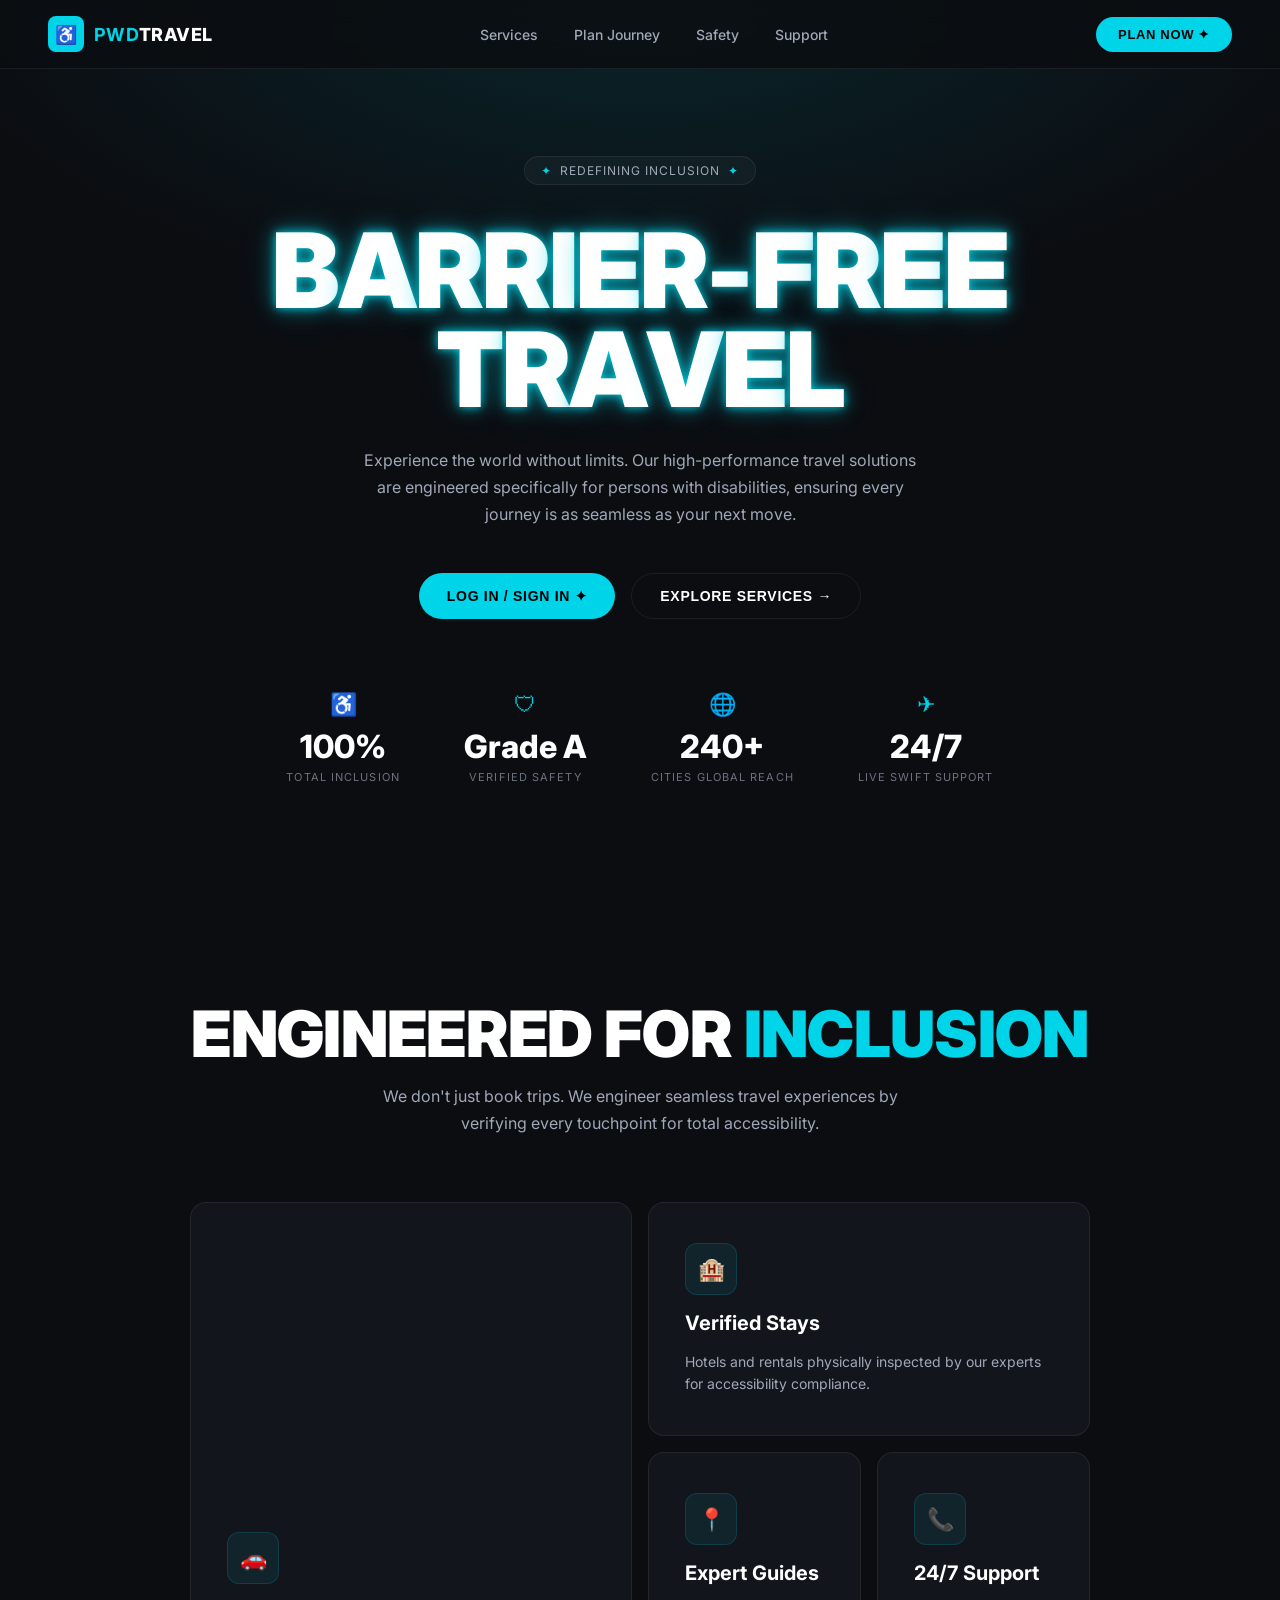
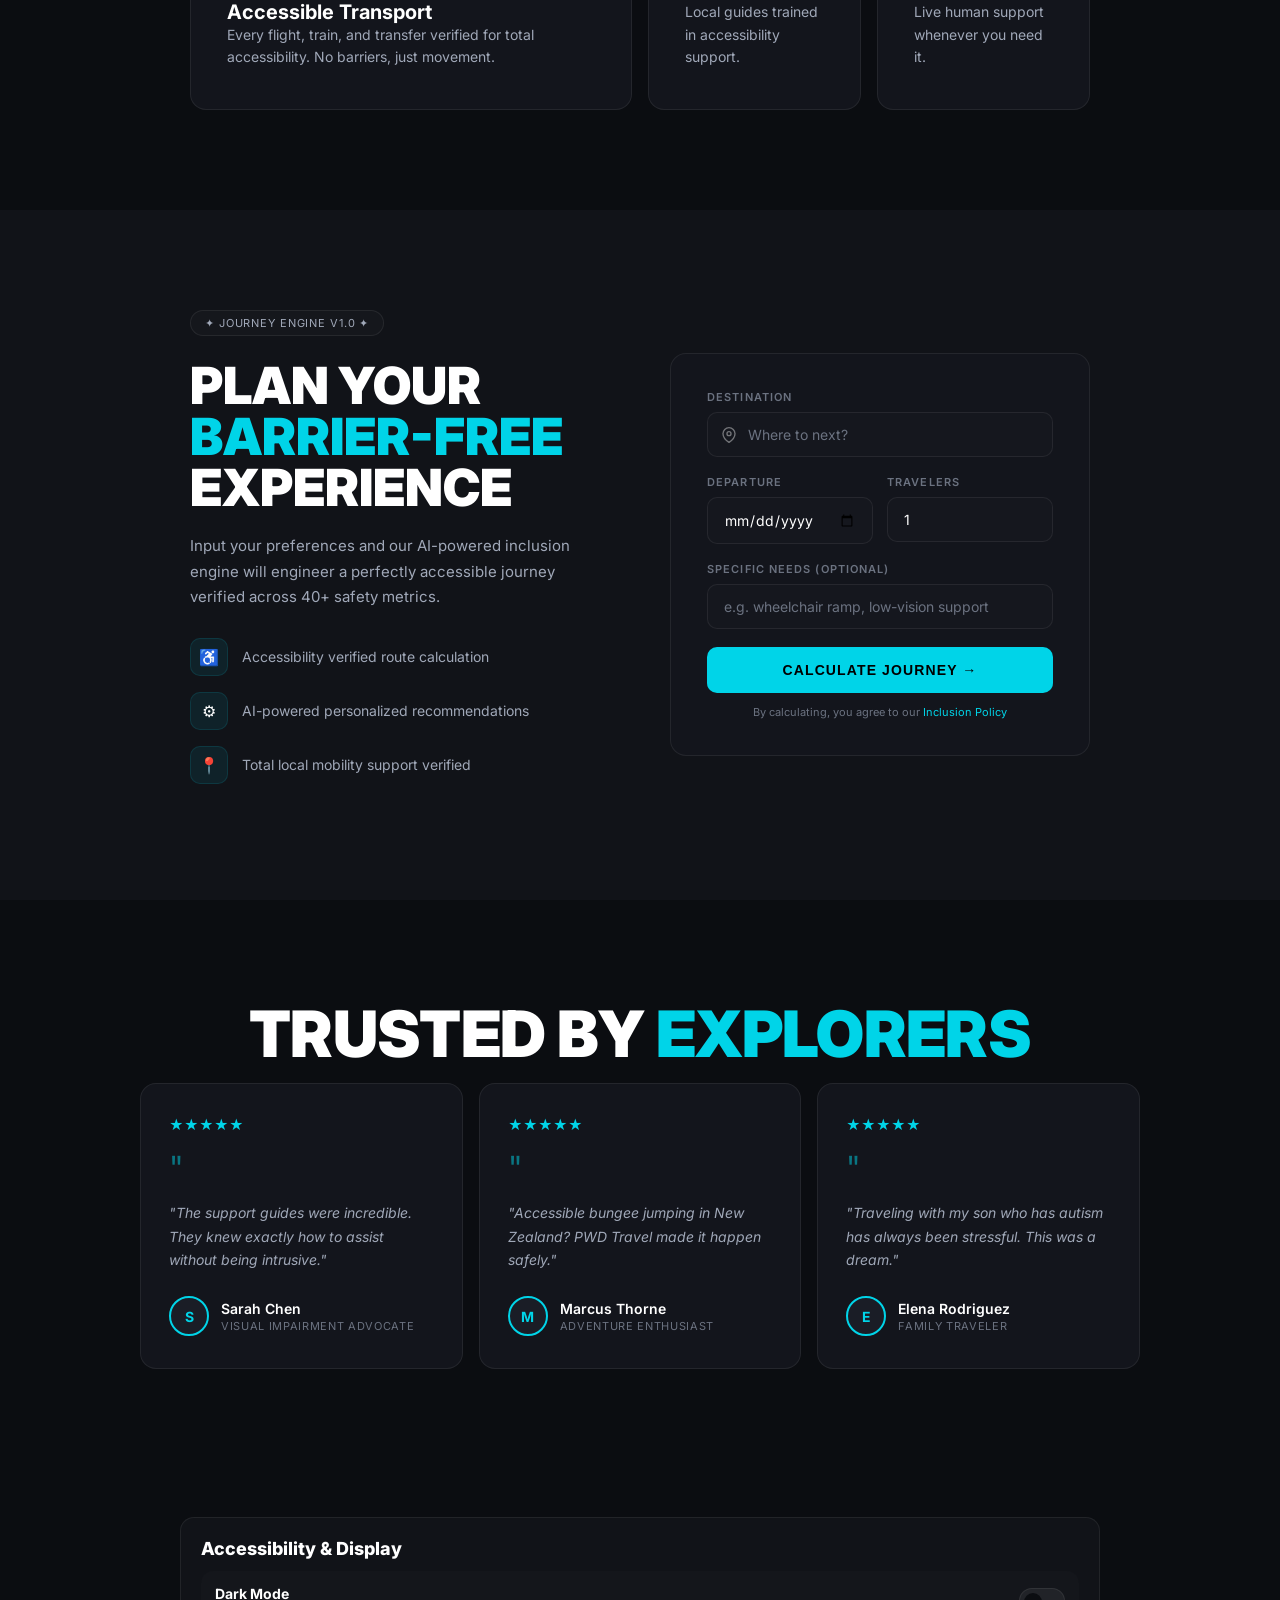
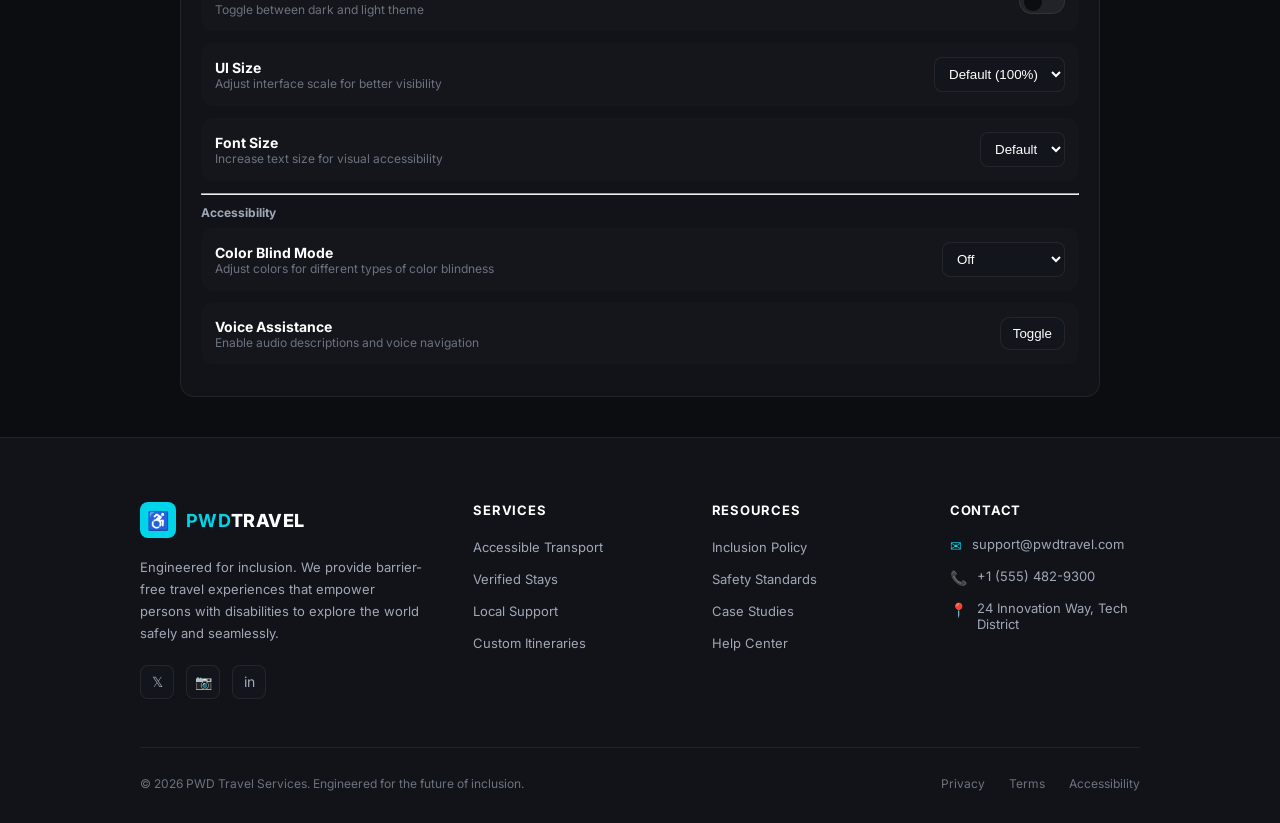
==== commit 06c6452d: "Add files via upload" ====
--- a/index.html
+++ b/index.html
@@ -74,7 +74,7 @@
   </div>
 </section>
 
-<<!-- SERVICES -->
+<!-- SERVICES -->
 <section id="services">
   <h2 class="section-title">ENGINEERED FOR <span class="accent">INCLUSION</span></h2>
   <p class="section-sub">We don't just book trips. We engineer seamless travel experiences by verifying every touchpoint for total accessibility.</p>
@@ -203,7 +203,100 @@
       </div>
     </div>
   </div>
-</section>
+  </section>
+
+  <!-- SETTINGS / ACCESSIBILITY PANEL -->
+  <section id="settings" class="settings-section">
+    <svg width="0" height="0" style="position:absolute; pointer-events: none;">
+      <defs>
+        <!-- Color blindness simulation filters (approximate) -->
+        <filter id="protanopia">
+          <feColorMatrix type="matrix" values="0.567,0.433,0,0,0 0.558,0.442,0,0,0 0,0.242,0.758,0,0 0,0,0,1,0"/>
+        </filter>
+        <filter id="deuteranopia">
+          <feColorMatrix type="matrix" values="0.625,0.375,0,0,0 0.7,0.3,0,0,0 0,0.3,0.7,0,0 0,0,0,1,0"/>
+        </filter>
+        <filter id="tritanopia">
+          <feColorMatrix type="matrix" values="0.95,0.05,0,0,0 0,0.433,0.567,0,0 0,0.475,0.525,0,0 0,0,0,1,0"/>
+        </filter>
+      </defs>
+    </svg>
+
+    <div class="settings-panel" style="pointer-events: auto !important;">
+      <h2 class="settings-title">Accessibility & Display</h2>
+
+      <div class="setting-row">
+        <div class="setting-info">
+          <div class="setting-label">Dark Mode</div>
+          <div class="setting-desc">Toggle between dark and light theme</div>
+        </div>
+        <div class="setting-control">
+          <label class="switch">
+            <input type="checkbox" id="themeToggle">
+            <span class="slider"></span>
+          </label>
+        </div>
+      </div>
+
+      <div class="setting-row">
+        <div class="setting-info">
+          <div class="setting-label">UI Size</div>
+          <div class="setting-desc">Adjust interface scale for better visibility</div>
+        </div>
+        <div class="setting-control">
+          <select id="uiSizeSelect" aria-label="UI Size">
+            <option value="0.9">Small (90%)</option>
+            <option value="1" selected>Default (100%)</option>
+            <option value="1.1">Large (110%)</option>
+          </select>
+        </div>
+      </div>
+
+      <div class="setting-row">
+        <div class="setting-info">
+          <div class="setting-label">Font Size</div>
+          <div class="setting-desc">Increase text size for visual accessibility</div>
+        </div>
+        <div class="setting-control">
+          <select id="fontSizeSelect" aria-label="Font Size">
+            <option value="14">Small</option>
+            <option value="16" selected>Default</option>
+            <option value="18">Large</option>
+          </select>
+        </div>
+      </div>
+
+      <hr />
+
+      <h3 class="settings-subtitle">Accessibility</h3>
+
+      <div class="setting-row">
+        <div class="setting-info">
+          <div class="setting-label">Color Blind Mode</div>
+          <div class="setting-desc">Adjust colors for different types of color blindness</div>
+        </div>
+        <div class="setting-control">
+          <select id="colorBlindSelect" aria-label="Color Blind Mode">
+            <option value="off">Off</option>
+            <option value="protanopia">Protanopia</option>
+            <option value="deuteranopia">Deuteranopia</option>
+            <option value="tritanopia">Tritanopia</option>
+          </select>
+        </div>
+      </div>
+
+      <div class="setting-row">
+        <div class="setting-info">
+          <div class="setting-label">Voice Assistance</div>
+          <div class="setting-desc">Enable audio descriptions and voice navigation</div>
+        </div>
+        <div class="setting-control">
+          <button id="voiceToggle" class="btn-toggle" aria-pressed="false">Toggle</button>
+        </div>
+      </div>
+
+    </div>
+  </section>
 
 <!-- FOOTER -->
 <footer id="support">
--- a/style.css
+++ b/style.css
@@ -3,6 +3,9 @@
 :root {
   --bg: #0b0d11;
   --bg2: #111318;
+  --bg-light: #f7f8fa;
+  --card-light: #ffffff;
+  --text-light: #0b0d11;
   --bg3: #15171e;
   --card: #13151c;
   --card2: #1a1d26;
@@ -16,6 +19,17 @@
 }
 
 html { scroll-behavior: smooth; }
+
+/* Light theme overrides */
+.light-theme {
+  --bg: var(--bg-light);
+  --bg2: var(--card-light);
+  --card: var(--card-light);
+  --text: var(--text-light);
+  --text2: #475569;
+  --text3: #6b7280;
+  --border: rgba(11,13,17,0.06);
+}
 
 body {
   font-family: 'Inter', sans-serif;
@@ -450,11 +464,13 @@
   opacity: 0;
   visibility: hidden;
   transition: opacity 0.4s ease, visibility 0.4s ease;
+  pointer-events: none;
 }
 
 .modal-overlay.open {
   opacity: 1;
   visibility: visible;
+  pointer-events: auto;
 }
 
 /* ========== MODAL BOX ========== */
@@ -940,6 +956,55 @@
 }
 .nav-links a:hover,
 .nav-links a.active { color: var(--accent); }
+
+/* Settings / Accessibility panel */
+.settings-section { padding: 40px 48px; background: transparent; pointer-events: auto !important; }
+.settings-section svg { pointer-events: none !important; }
+.settings-panel { max-width: 920px; margin: 0 auto; background: var(--bg2); border: 1px solid var(--border); border-radius: 14px; padding: 20px; }
+
+/* Ensure the settings panel sits above any overlays and accepts clicks */
+.settings-panel {
+  position: relative;
+  z-index: 99999 !important;
+  pointer-events: auto !important;
+  cursor: default !important;
+}
+.settings-panel, .settings-panel * {
+  pointer-events: auto !important;
+  cursor: default !important;
+}
+/* Override any disabled-like states in settings */
+.settings-panel select, .settings-panel input, .settings-panel button,
+.settings-panel label, .settings-panel .slider, .settings-panel .switch {
+  pointer-events: auto !important;
+  cursor: pointer !important;
+  opacity: 1 !important;
+}
+.settings-panel input:checked, .settings-panel input[type="checkbox"] {
+  cursor: pointer !important;
+}
+.settings-title { font-size: 18px; font-weight: 800; color: var(--text); margin-bottom: 12px; }
+.settings-subtitle { font-size: 12px; font-weight: 700; color: var(--text2); margin-top: 10px; margin-bottom: 8px; }
+.setting-row { display: flex; align-items: center; justify-content: space-between; gap: 12px; padding: 14px; border-radius: 12px; margin-bottom: 12px; background: rgba(255,255,255,0.01); }
+.setting-info { flex: 1; }
+.setting-label { font-size: 14px; font-weight: 700; color: var(--text); }
+.setting-desc { font-size: 12px; color: var(--text3); }
+.setting-control { min-width: 140px; display: flex; align-items: center; justify-content: flex-end; }
+.setting-control select { background: var(--card); color: var(--text); border: 1px solid var(--border); padding: 8px 10px; border-radius: 8px; }
+.setting-control button.btn-toggle { padding: 8px 12px; border-radius: 10px; background: var(--card); color: var(--text); border: 1px solid var(--border); cursor: pointer; }
+
+/* Simple toggle switch */
+.switch { position: relative; display: inline-block; width: 46px; height: 26px; }
+.switch input { opacity: 0; width: 0; height: 0; }
+.slider { position: absolute; cursor: pointer; top: 0; left: 0; right: 0; bottom: 0; background: rgba(255,255,255,0.06); transition: .2s; border-radius: 26px; border: 1px solid var(--border); }
+.slider:before { position: absolute; content: ""; height: 18px; width: 18px; left: 4px; top: 4px; background: var(--bg); border-radius: 50%; transition: .2s; }
+.switch input:checked + .slider { background: linear-gradient(135deg,var(--accent),var(--accent2)); border-color: transparent; }
+.switch input:checked + .slider:before { transform: translateX(20px); background: #000; }
+
+/* Color-blind filter classes (apply to root) */
+.filter-protanopia { filter: url(#protanopia); }
+.filter-deuteranopia { filter: url(#deuteranopia); }
+.filter-tritanopia { filter: url(#tritanopia); }
 .btn-nav {
   background: var(--accent); color: #000;
   border: none; padding: 10px 22px; border-radius: 50px;
